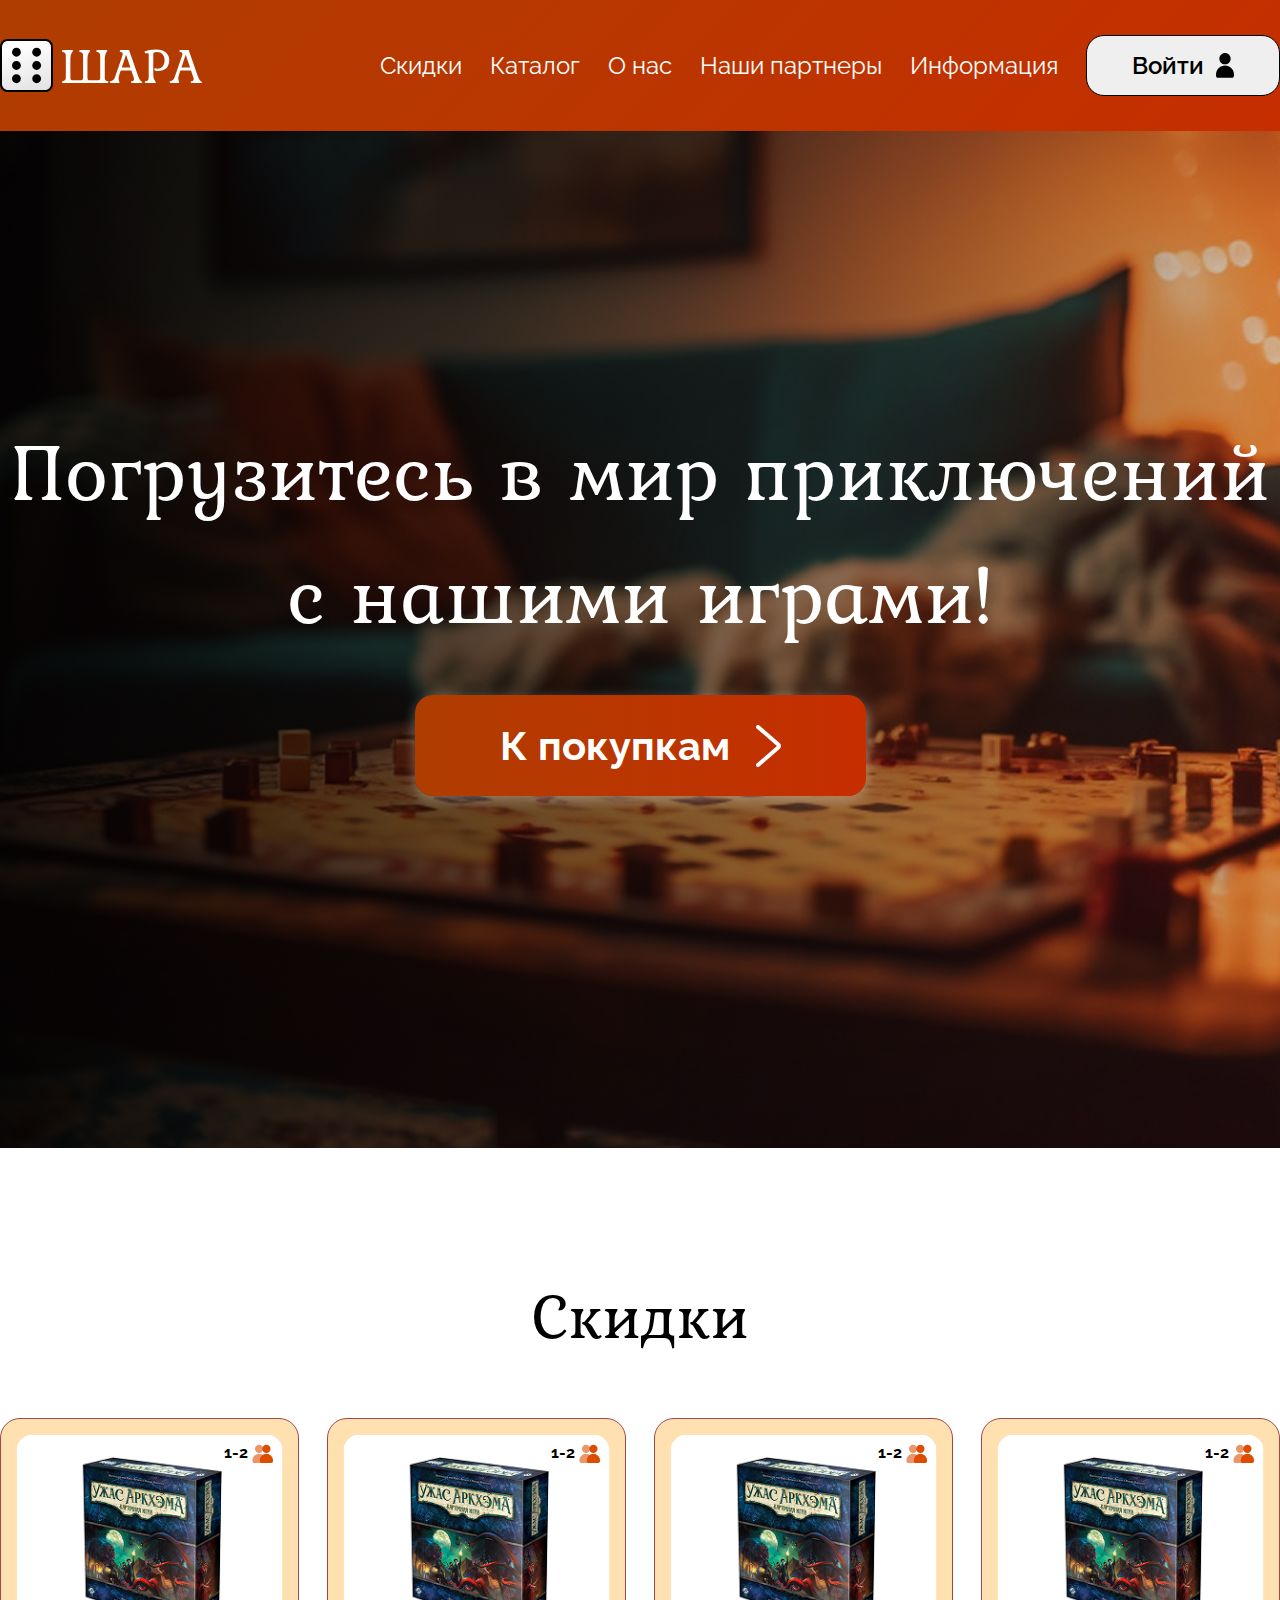
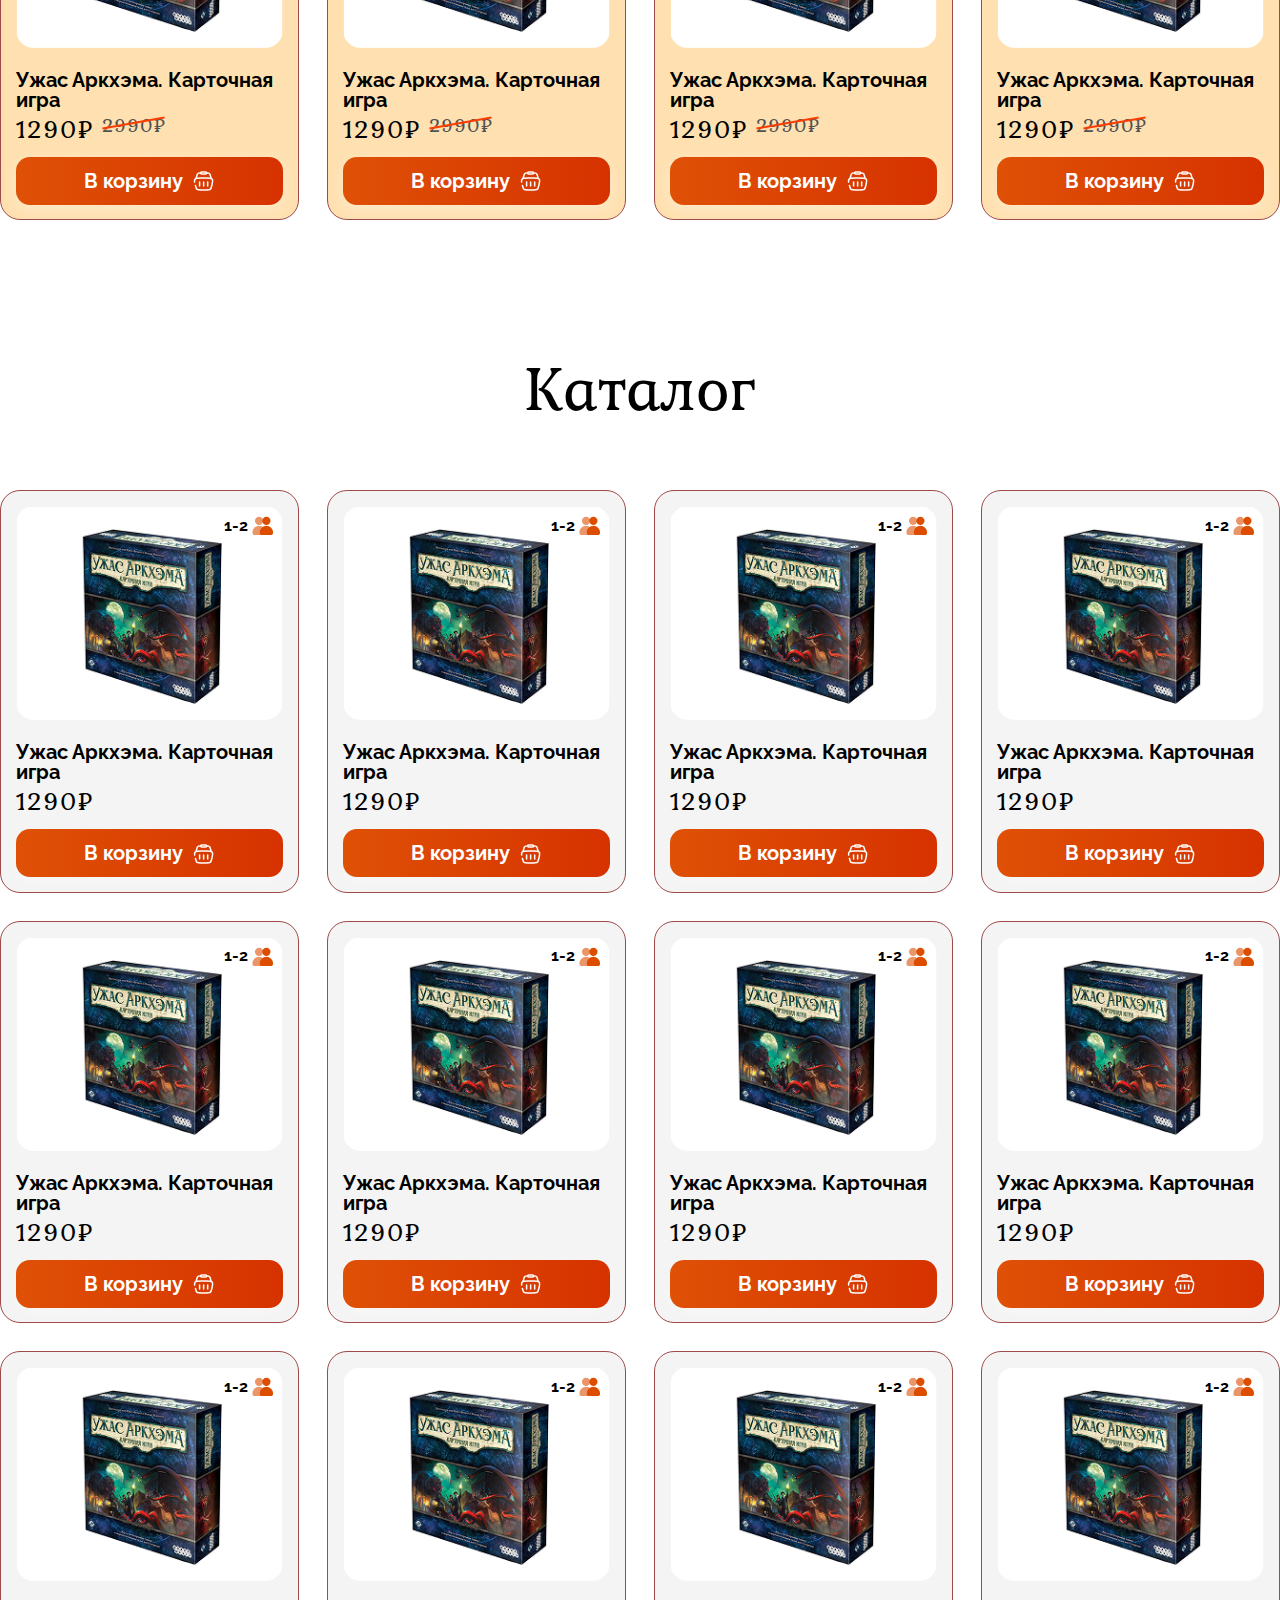
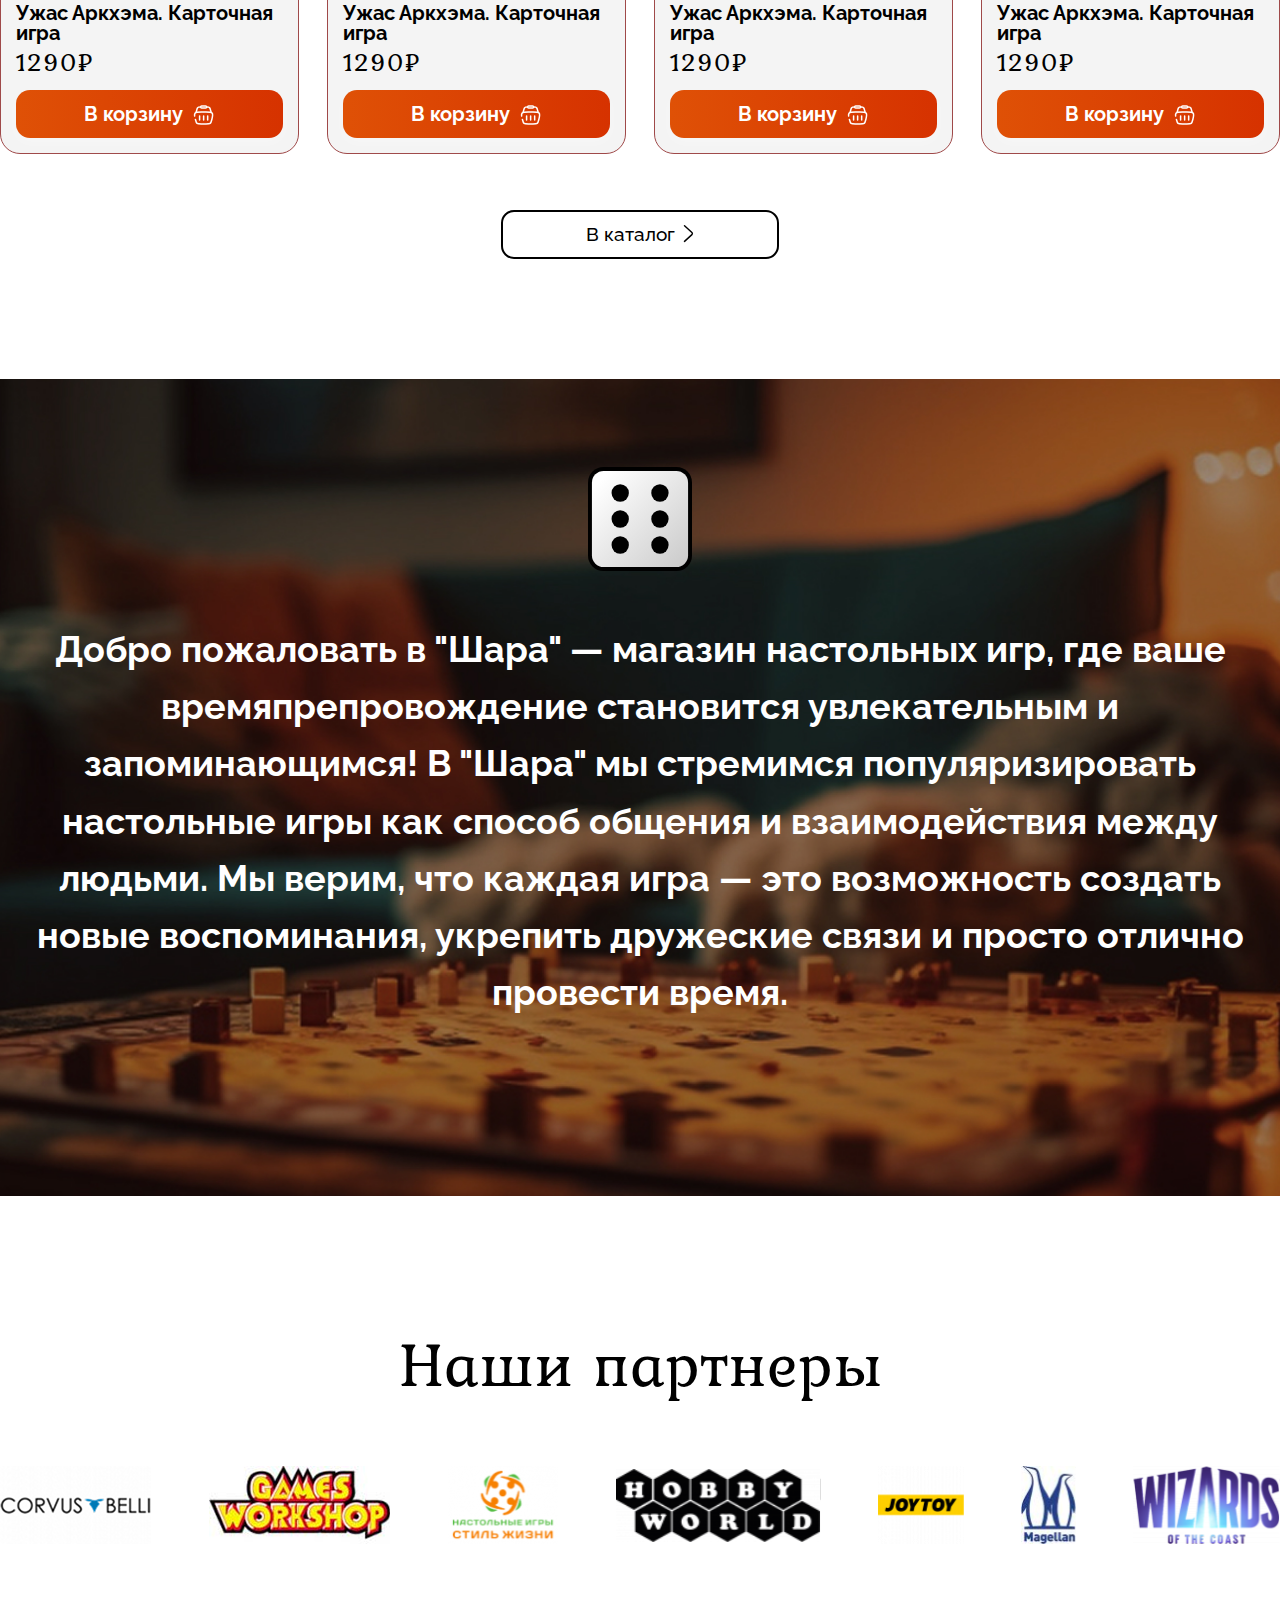
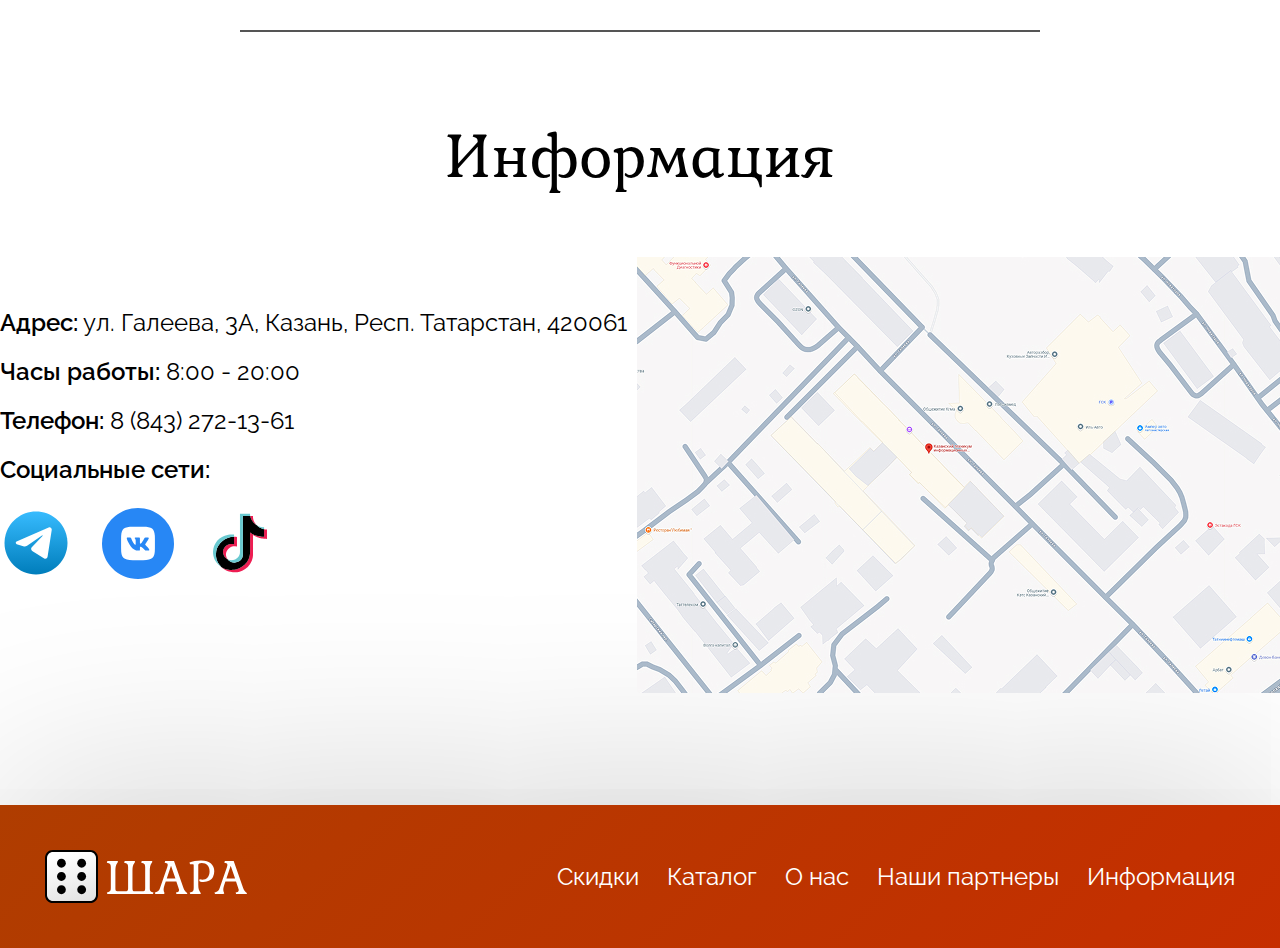
==== index.html @ 813b86ea "SHARA" ====
<!DOCTYPE html>
<html lang="en">
<head>
    <meta charset="UTF-8">
    <meta name="viewport" content="width=device-width, initial-scale=1.0">
    <link rel="stylesheet" href="assets/css/style.css">
    <title>Шара</title>
</head>
<body>
    <header class="header">
        <div class="container header__container">
            <a href="index.html" class="logo">
                <img src="assets/img/logo.svg" alt="logo">
            </a>
            <nav class="menu">
                <ul class="menu__list">
                    <li class="menu__item">
                        <a class="menu__link" href="index.html#sales">Скидки</a>
                    </li>
                    <li class="menu__item">
                        <a class="menu__link" href="catalog.html">Каталог</a>
                    </li>
                    <li class="menu__item">
                        <a class="menu__link" href="index.html#about">О нас</a>
                    </li>
                    <li class="menu__item">
                        <a class="menu__link" href="index.html#partners">Наши партнеры</a>
                    </li>
                    <li class="menu__item">
                        <a class="menu__link" href="index.html#info">Информация</a>
                    </li>
                    <button class="btn-white _modal-open" data-modal-open= "modal-1">
                        Войти
                        <svg width="18" height="25" viewBox="0 0 18 25" fill="none" xmlns="http://www.w3.org/2000/svg">
                            <path
                                d="M0 21.375C0 16.4044 4.02944 12.375 9 12.375C13.9706 12.375 18 16.4044 18 21.375V22.6875C18 23.8266 17.0766 24.75 15.9375 24.75H2.0625C0.923412 24.75 0 23.8266 0 22.6875V21.375Z"
                                fill="black" />
                            <path
                                d="M14.625 5.625C14.625 8.7316 12.1066 11.25 9 11.25C5.8934 11.25 3.375 8.7316 3.375 5.625C3.375 2.5184 5.8934 0 9 0C12.1066 0 14.625 2.5184 14.625 5.625Z"
                                fill="black" />
                        </svg>
                    </button>
                </ul>
            </nav>
        </div>
    </header>
    <div class="_modal" data-modal="modal-1">
		<div class="modal-bg"><!--  для затемнения -->
			<div class="modal-body">

				<div class="modal-content modal-callback">
                    <form action="" class="modal-form signup">
                        <h3 class="form-title">Регистрация</h3>
                        <label for="">Введите Имя</label>
                        <input class="form-inp" placeholder="Имя" type="text">
                        <label for="">Введите почту</label>
                        <input class="form-inp" placeholder="Почта" type="text">
                        <label for="">Введите пароль</label>
                        <input class="form-inp" placeholder="Пароль" type="text">
                        <label for="">Введите пароль</label>
                        <input class="form-inp" placeholder="Повторите пароль" type="text">
                        <button class="form-btn">
                            Зарегистрироваться
                        </button>
                        <p class="form-text">Уже зарегистрированы? <button class="modal-switch">Войти</button></p>
                    </form>

                    <form action="" class="modal-form signin visually-hidden">
                        <h3 class="form-title">Вход</h3>
                        <label for="">Введите почту</label>
                        <input class="form-inp" placeholder="Почта" type="text">
                        <label for="">Введите пароль</label>
                        <input class="form-inp" placeholder="Пароль" type="text">
                    
                        <button class="form-btn">
                            Войти
                        </button>
                        <p class="form-text">Не зарегистрированы? <button class="modal-switch">Зарегистрируйстесь</button></p>
                    </form>


				</div>
			</div>
		</div>
	</div>
    <main class="main">
        <section class="hero">
            <div class="container">
                <h1 class="hero__title">
                    Погрузитесь в мир приключений с нашими играми!
                </h1>
                <button class="btn-origin">
                    К покупкам
                    <svg width="25" height="42" viewBox="0 0 25 42" fill="none" xmlns="http://www.w3.org/2000/svg">
                        <path d="M2 2L22.2474 19.4864C23.171 20.2841 23.171 21.7159 22.2474 22.5136L2 40" stroke="white" stroke-width="4" stroke-linecap="round" stroke-linejoin="round" />
                      </svg>
                </button>
            </div>
        </section>
        <section id="sales" class="sales">
            <div class="container">
                <h2 class="title">
                    Скидки
                </h2>
                <ul class="products grid psale">
                    
                    <li class="products__item">
                        <article class="product">
                            <div class="product__img">
                                <img src="assets/img/products/p1.jpg" alt="">
                                <div class="people-count">1-2
                                    <svg width="21" height="19" viewBox="0 0 21 19" fill="none" xmlns="http://www.w3.org/2000/svg">
                                        <path d="M7.7998 16.4081C7.7998 12.763 10.7547 9.80811 14.3998 9.80811C18.0449 9.80811 20.9998 12.763 20.9998 16.4081V17.3706C20.9998 18.2059 20.3226 18.8831 19.4873 18.8831H9.3123C8.47697 18.8831 7.7998 18.2059 7.7998 17.3706V16.4081Z" fill="#DD4D00" />
                                        <path d="M0.466797 16.4081C0.466797 12.763 3.42172 9.80811 7.0668 9.80811C10.7119 9.80811 13.6668 12.763 13.6668 16.4081V17.3706C13.6668 18.2059 12.9896 18.8831 12.1543 18.8831H1.97929C1.14396 18.8831 0.466797 18.2059 0.466797 17.3706V16.4081Z" fill="#DD4D00" fill-opacity="0.59" />
                                        <circle cx="14.3994" cy="4.85791" r="4.125" fill="#DD4D00" />
                                        <circle cx="7.06641" cy="4.85791" r="4.125" fill="#DD4D00" fill-opacity="0.59" />
                                      </svg>
                                </div>
                            </div>
                            <a href="product.html#tab_1" class="product__title">
                                Ужас Аркхэма. Карточная игра
                            </a>
                            <div class="product__price">
                                1290₽
                                <div class="old__price">
                                    2990₽
                                </div>
                            </div>
                            <button class="product__btn">
                                В корзину
                                <svg width="22" height="23" viewBox="0 0 22 23" fill="none" xmlns="http://www.w3.org/2000/svg">
                                    <path d="M18.1943 9.51312L17.478 6.88606C17.2018 5.87309 17.0637 5.3666 16.7804 4.98516C16.4983 4.60529 16.1149 4.31248 15.6743 4.14023C15.2317 3.96729 14.7068 3.96729 13.6568 3.96729M3.06934 9.51312L3.78566 6.88606C4.06186 5.87309 4.19996 5.3666 4.48323 4.98516C4.76534 4.60529 5.14868 4.31248 5.58938 4.14023C6.0319 3.96729 6.55688 3.96729 7.60684 3.96729" stroke="white" stroke-width="1.5125" />
                                    <path d="M7.60742 3.96732C7.60742 3.41044 8.05887 2.95898 8.61576 2.95898H12.6491C13.206 2.95898 13.6574 3.41044 13.6574 3.96732C13.6574 4.5242 13.206 4.97565 12.6491 4.97565H8.61576C8.05887 4.97565 7.60742 4.5242 7.60742 3.96732Z" stroke="white" stroke-width="1.5125" />
                                    <path d="M6.59863 13.042V17.0753" stroke="white" stroke-width="1.5125" stroke-linecap="round" stroke-linejoin="round" />
                                    <path d="M14.666 13.042V17.0753" stroke="white" stroke-width="1.5125" stroke-linecap="round" stroke-linejoin="round" />
                                    <path d="M10.6318 13.042V17.0753" stroke="white" stroke-width="1.5125" stroke-linecap="round" stroke-linejoin="round" />
                                    <path d="M2.42827 16.5261C2.97849 18.727 3.2536 19.8274 4.07417 20.4681C4.89474 21.1088 6.02903 21.1088 8.29764 21.1088H12.9669C15.2355 21.1088 16.3698 21.1088 17.1904 20.4681C18.011 19.8274 18.286 18.727 18.8363 16.5261C19.7013 13.0657 20.1339 11.3355 19.2256 10.1722C18.3173 9.00879 16.5338 9.00879 12.9669 9.00879H8.29764C4.73075 9.00879 2.94731 9.00879 2.03897 10.1722C1.50577 10.855 1.43461 11.7333 1.64175 13.0421" stroke="white" stroke-width="1.5125" stroke-linecap="round" />
                                  </svg>
                            </button>
                        </article>
                    </li>
                    <li class="products__item">
                        <article class="product">
                            <div class="product__img">
                                <img src="assets/img/products/p1.jpg" alt="">
                                <div class="people-count">1-2
                                    <svg width="21" height="19" viewBox="0 0 21 19" fill="none" xmlns="http://www.w3.org/2000/svg">
                                        <path d="M7.7998 16.4081C7.7998 12.763 10.7547 9.80811 14.3998 9.80811C18.0449 9.80811 20.9998 12.763 20.9998 16.4081V17.3706C20.9998 18.2059 20.3226 18.8831 19.4873 18.8831H9.3123C8.47697 18.8831 7.7998 18.2059 7.7998 17.3706V16.4081Z" fill="#DD4D00" />
                                        <path d="M0.466797 16.4081C0.466797 12.763 3.42172 9.80811 7.0668 9.80811C10.7119 9.80811 13.6668 12.763 13.6668 16.4081V17.3706C13.6668 18.2059 12.9896 18.8831 12.1543 18.8831H1.97929C1.14396 18.8831 0.466797 18.2059 0.466797 17.3706V16.4081Z" fill="#DD4D00" fill-opacity="0.59" />
                                        <circle cx="14.3994" cy="4.85791" r="4.125" fill="#DD4D00" />
                                        <circle cx="7.06641" cy="4.85791" r="4.125" fill="#DD4D00" fill-opacity="0.59" />
                                      </svg>
                                </div>
                            </div>
                            <a href="product.html#tab_1" class="product__title">
                                Ужас Аркхэма. Карточная игра
                            </a>
                            <div class="product__price">
                                1290₽
                                <div class="old__price">
                                    2990₽
                                </div>
                            </div>
                            <button class="product__btn">
                                В корзину
                                <svg width="22" height="23" viewBox="0 0 22 23" fill="none" xmlns="http://www.w3.org/2000/svg">
                                    <path d="M18.1943 9.51312L17.478 6.88606C17.2018 5.87309 17.0637 5.3666 16.7804 4.98516C16.4983 4.60529 16.1149 4.31248 15.6743 4.14023C15.2317 3.96729 14.7068 3.96729 13.6568 3.96729M3.06934 9.51312L3.78566 6.88606C4.06186 5.87309 4.19996 5.3666 4.48323 4.98516C4.76534 4.60529 5.14868 4.31248 5.58938 4.14023C6.0319 3.96729 6.55688 3.96729 7.60684 3.96729" stroke="white" stroke-width="1.5125" />
                                    <path d="M7.60742 3.96732C7.60742 3.41044 8.05887 2.95898 8.61576 2.95898H12.6491C13.206 2.95898 13.6574 3.41044 13.6574 3.96732C13.6574 4.5242 13.206 4.97565 12.6491 4.97565H8.61576C8.05887 4.97565 7.60742 4.5242 7.60742 3.96732Z" stroke="white" stroke-width="1.5125" />
                                    <path d="M6.59863 13.042V17.0753" stroke="white" stroke-width="1.5125" stroke-linecap="round" stroke-linejoin="round" />
                                    <path d="M14.666 13.042V17.0753" stroke="white" stroke-width="1.5125" stroke-linecap="round" stroke-linejoin="round" />
                                    <path d="M10.6318 13.042V17.0753" stroke="white" stroke-width="1.5125" stroke-linecap="round" stroke-linejoin="round" />
                                    <path d="M2.42827 16.5261C2.97849 18.727 3.2536 19.8274 4.07417 20.4681C4.89474 21.1088 6.02903 21.1088 8.29764 21.1088H12.9669C15.2355 21.1088 16.3698 21.1088 17.1904 20.4681C18.011 19.8274 18.286 18.727 18.8363 16.5261C19.7013 13.0657 20.1339 11.3355 19.2256 10.1722C18.3173 9.00879 16.5338 9.00879 12.9669 9.00879H8.29764C4.73075 9.00879 2.94731 9.00879 2.03897 10.1722C1.50577 10.855 1.43461 11.7333 1.64175 13.0421" stroke="white" stroke-width="1.5125" stroke-linecap="round" />
                                  </svg>
                            </button>
                        </article>
                    </li>
                    <li class="products__item">
                        <article class="product">
                            <div class="product__img">
                                <img src="assets/img/products/p1.jpg" alt="">
                                <div class="people-count">1-2
                                    <svg width="21" height="19" viewBox="0 0 21 19" fill="none" xmlns="http://www.w3.org/2000/svg">
                                        <path d="M7.7998 16.4081C7.7998 12.763 10.7547 9.80811 14.3998 9.80811C18.0449 9.80811 20.9998 12.763 20.9998 16.4081V17.3706C20.9998 18.2059 20.3226 18.8831 19.4873 18.8831H9.3123C8.47697 18.8831 7.7998 18.2059 7.7998 17.3706V16.4081Z" fill="#DD4D00" />
                                        <path d="M0.466797 16.4081C0.466797 12.763 3.42172 9.80811 7.0668 9.80811C10.7119 9.80811 13.6668 12.763 13.6668 16.4081V17.3706C13.6668 18.2059 12.9896 18.8831 12.1543 18.8831H1.97929C1.14396 18.8831 0.466797 18.2059 0.466797 17.3706V16.4081Z" fill="#DD4D00" fill-opacity="0.59" />
                                        <circle cx="14.3994" cy="4.85791" r="4.125" fill="#DD4D00" />
                                        <circle cx="7.06641" cy="4.85791" r="4.125" fill="#DD4D00" fill-opacity="0.59" />
                                      </svg>
                                </div>
                            </div>
                            <a href="product.html#tab_1" class="product__title">
                                Ужас Аркхэма. Карточная игра
                            </a>
                            <div class="product__price">
                                1290₽
                                <div class="old__price">
                                    2990₽
                                </div>
                            </div>
                            <button class="product__btn">
                                В корзину
                                <svg width="22" height="23" viewBox="0 0 22 23" fill="none" xmlns="http://www.w3.org/2000/svg">
                                    <path d="M18.1943 9.51312L17.478 6.88606C17.2018 5.87309 17.0637 5.3666 16.7804 4.98516C16.4983 4.60529 16.1149 4.31248 15.6743 4.14023C15.2317 3.96729 14.7068 3.96729 13.6568 3.96729M3.06934 9.51312L3.78566 6.88606C4.06186 5.87309 4.19996 5.3666 4.48323 4.98516C4.76534 4.60529 5.14868 4.31248 5.58938 4.14023C6.0319 3.96729 6.55688 3.96729 7.60684 3.96729" stroke="white" stroke-width="1.5125" />
                                    <path d="M7.60742 3.96732C7.60742 3.41044 8.05887 2.95898 8.61576 2.95898H12.6491C13.206 2.95898 13.6574 3.41044 13.6574 3.96732C13.6574 4.5242 13.206 4.97565 12.6491 4.97565H8.61576C8.05887 4.97565 7.60742 4.5242 7.60742 3.96732Z" stroke="white" stroke-width="1.5125" />
                                    <path d="M6.59863 13.042V17.0753" stroke="white" stroke-width="1.5125" stroke-linecap="round" stroke-linejoin="round" />
                                    <path d="M14.666 13.042V17.0753" stroke="white" stroke-width="1.5125" stroke-linecap="round" stroke-linejoin="round" />
                                    <path d="M10.6318 13.042V17.0753" stroke="white" stroke-width="1.5125" stroke-linecap="round" stroke-linejoin="round" />
                                    <path d="M2.42827 16.5261C2.97849 18.727 3.2536 19.8274 4.07417 20.4681C4.89474 21.1088 6.02903 21.1088 8.29764 21.1088H12.9669C15.2355 21.1088 16.3698 21.1088 17.1904 20.4681C18.011 19.8274 18.286 18.727 18.8363 16.5261C19.7013 13.0657 20.1339 11.3355 19.2256 10.1722C18.3173 9.00879 16.5338 9.00879 12.9669 9.00879H8.29764C4.73075 9.00879 2.94731 9.00879 2.03897 10.1722C1.50577 10.855 1.43461 11.7333 1.64175 13.0421" stroke="white" stroke-width="1.5125" stroke-linecap="round" />
                                  </svg>
                            </button>
                        </article>
                    </li>
                    <li class="products__item">
                        <article class="product">
                            <div class="product__img">
                                <img src="assets/img/products/p1.jpg" alt="">
                                <div class="people-count">1-2
                                    <svg width="21" height="19" viewBox="0 0 21 19" fill="none" xmlns="http://www.w3.org/2000/svg">
                                        <path d="M7.7998 16.4081C7.7998 12.763 10.7547 9.80811 14.3998 9.80811C18.0449 9.80811 20.9998 12.763 20.9998 16.4081V17.3706C20.9998 18.2059 20.3226 18.8831 19.4873 18.8831H9.3123C8.47697 18.8831 7.7998 18.2059 7.7998 17.3706V16.4081Z" fill="#DD4D00" />
                                        <path d="M0.466797 16.4081C0.466797 12.763 3.42172 9.80811 7.0668 9.80811C10.7119 9.80811 13.6668 12.763 13.6668 16.4081V17.3706C13.6668 18.2059 12.9896 18.8831 12.1543 18.8831H1.97929C1.14396 18.8831 0.466797 18.2059 0.466797 17.3706V16.4081Z" fill="#DD4D00" fill-opacity="0.59" />
                                        <circle cx="14.3994" cy="4.85791" r="4.125" fill="#DD4D00" />
                                        <circle cx="7.06641" cy="4.85791" r="4.125" fill="#DD4D00" fill-opacity="0.59" />
                                      </svg>
                                </div>
                            </div>
                            <a href="product.html#tab_1" class="product__title">
                                Ужас Аркхэма. Карточная игра
                            </a>
                            <div class="product__price">
                                1290₽
                                <div class="old__price">
                                    2990₽
                                </div>
                            </div>
                            <button class="product__btn">
                                В корзину
                                <svg width="22" height="23" viewBox="0 0 22 23" fill="none" xmlns="http://www.w3.org/2000/svg">
                                    <path d="M18.1943 9.51312L17.478 6.88606C17.2018 5.87309 17.0637 5.3666 16.7804 4.98516C16.4983 4.60529 16.1149 4.31248 15.6743 4.14023C15.2317 3.96729 14.7068 3.96729 13.6568 3.96729M3.06934 9.51312L3.78566 6.88606C4.06186 5.87309 4.19996 5.3666 4.48323 4.98516C4.76534 4.60529 5.14868 4.31248 5.58938 4.14023C6.0319 3.96729 6.55688 3.96729 7.60684 3.96729" stroke="white" stroke-width="1.5125" />
                                    <path d="M7.60742 3.96732C7.60742 3.41044 8.05887 2.95898 8.61576 2.95898H12.6491C13.206 2.95898 13.6574 3.41044 13.6574 3.96732C13.6574 4.5242 13.206 4.97565 12.6491 4.97565H8.61576C8.05887 4.97565 7.60742 4.5242 7.60742 3.96732Z" stroke="white" stroke-width="1.5125" />
                                    <path d="M6.59863 13.042V17.0753" stroke="white" stroke-width="1.5125" stroke-linecap="round" stroke-linejoin="round" />
                                    <path d="M14.666 13.042V17.0753" stroke="white" stroke-width="1.5125" stroke-linecap="round" stroke-linejoin="round" />
                                    <path d="M10.6318 13.042V17.0753" stroke="white" stroke-width="1.5125" stroke-linecap="round" stroke-linejoin="round" />
                                    <path d="M2.42827 16.5261C2.97849 18.727 3.2536 19.8274 4.07417 20.4681C4.89474 21.1088 6.02903 21.1088 8.29764 21.1088H12.9669C15.2355 21.1088 16.3698 21.1088 17.1904 20.4681C18.011 19.8274 18.286 18.727 18.8363 16.5261C19.7013 13.0657 20.1339 11.3355 19.2256 10.1722C18.3173 9.00879 16.5338 9.00879 12.9669 9.00879H8.29764C4.73075 9.00879 2.94731 9.00879 2.03897 10.1722C1.50577 10.855 1.43461 11.7333 1.64175 13.0421" stroke="white" stroke-width="1.5125" stroke-linecap="round" />
                                  </svg>
                            </button>
                        </article>
                    </li>
              
                    
            
                </ul>
            </div>
        </section>


        <section class="catalog">
            <div class="container">
                <h2 class="title">
                    Каталог
                </h2>
                <ul class="products grid ">

                    <li class="products__item">
                        <article class="product">
                            <div class="product__img">
                                <img src="assets/img/products/p1.jpg" alt="">
                                <div class="people-count">1-2
                                    <svg width="21" height="19" viewBox="0 0 21 19" fill="none" xmlns="http://www.w3.org/2000/svg">
                                        <path d="M7.7998 16.4081C7.7998 12.763 10.7547 9.80811 14.3998 9.80811C18.0449 9.80811 20.9998 12.763 20.9998 16.4081V17.3706C20.9998 18.2059 20.3226 18.8831 19.4873 18.8831H9.3123C8.47697 18.8831 7.7998 18.2059 7.7998 17.3706V16.4081Z" fill="#DD4D00" />
                                        <path d="M0.466797 16.4081C0.466797 12.763 3.42172 9.80811 7.0668 9.80811C10.7119 9.80811 13.6668 12.763 13.6668 16.4081V17.3706C13.6668 18.2059 12.9896 18.8831 12.1543 18.8831H1.97929C1.14396 18.8831 0.466797 18.2059 0.466797 17.3706V16.4081Z" fill="#DD4D00" fill-opacity="0.59" />
                                        <circle cx="14.3994" cy="4.85791" r="4.125" fill="#DD4D00" />
                                        <circle cx="7.06641" cy="4.85791" r="4.125" fill="#DD4D00" fill-opacity="0.59" />
                                      </svg>
                                </div>
                            </div>
                            <a href="product.html#tab_1" class="product__title">
                                Ужас Аркхэма. Карточная игра
                            </a>
                            <div class="product__price">
                                1290₽
                             
                            </div>
                            <button class="product__btn">
                                В корзину
                                <svg width="22" height="23" viewBox="0 0 22 23" fill="none" xmlns="http://www.w3.org/2000/svg">
                                    <path d="M18.1943 9.51312L17.478 6.88606C17.2018 5.87309 17.0637 5.3666 16.7804 4.98516C16.4983 4.60529 16.1149 4.31248 15.6743 4.14023C15.2317 3.96729 14.7068 3.96729 13.6568 3.96729M3.06934 9.51312L3.78566 6.88606C4.06186 5.87309 4.19996 5.3666 4.48323 4.98516C4.76534 4.60529 5.14868 4.31248 5.58938 4.14023C6.0319 3.96729 6.55688 3.96729 7.60684 3.96729" stroke="white" stroke-width="1.5125" />
                                    <path d="M7.60742 3.96732C7.60742 3.41044 8.05887 2.95898 8.61576 2.95898H12.6491C13.206 2.95898 13.6574 3.41044 13.6574 3.96732C13.6574 4.5242 13.206 4.97565 12.6491 4.97565H8.61576C8.05887 4.97565 7.60742 4.5242 7.60742 3.96732Z" stroke="white" stroke-width="1.5125" />
                                    <path d="M6.59863 13.042V17.0753" stroke="white" stroke-width="1.5125" stroke-linecap="round" stroke-linejoin="round" />
                                    <path d="M14.666 13.042V17.0753" stroke="white" stroke-width="1.5125" stroke-linecap="round" stroke-linejoin="round" />
                                    <path d="M10.6318 13.042V17.0753" stroke="white" stroke-width="1.5125" stroke-linecap="round" stroke-linejoin="round" />
                                    <path d="M2.42827 16.5261C2.97849 18.727 3.2536 19.8274 4.07417 20.4681C4.89474 21.1088 6.02903 21.1088 8.29764 21.1088H12.9669C15.2355 21.1088 16.3698 21.1088 17.1904 20.4681C18.011 19.8274 18.286 18.727 18.8363 16.5261C19.7013 13.0657 20.1339 11.3355 19.2256 10.1722C18.3173 9.00879 16.5338 9.00879 12.9669 9.00879H8.29764C4.73075 9.00879 2.94731 9.00879 2.03897 10.1722C1.50577 10.855 1.43461 11.7333 1.64175 13.0421" stroke="white" stroke-width="1.5125" stroke-linecap="round" />
                                  </svg>
                            </button>
                        </article>
                    </li>                
                    <li class="products__item">
                        <article class="product">
                            <div class="product__img">
                                <img src="assets/img/products/p1.jpg" alt="">
                                <div class="people-count">1-2
                                    <svg width="21" height="19" viewBox="0 0 21 19" fill="none" xmlns="http://www.w3.org/2000/svg">
                                        <path d="M7.7998 16.4081C7.7998 12.763 10.7547 9.80811 14.3998 9.80811C18.0449 9.80811 20.9998 12.763 20.9998 16.4081V17.3706C20.9998 18.2059 20.3226 18.8831 19.4873 18.8831H9.3123C8.47697 18.8831 7.7998 18.2059 7.7998 17.3706V16.4081Z" fill="#DD4D00" />
                                        <path d="M0.466797 16.4081C0.466797 12.763 3.42172 9.80811 7.0668 9.80811C10.7119 9.80811 13.6668 12.763 13.6668 16.4081V17.3706C13.6668 18.2059 12.9896 18.8831 12.1543 18.8831H1.97929C1.14396 18.8831 0.466797 18.2059 0.466797 17.3706V16.4081Z" fill="#DD4D00" fill-opacity="0.59" />
                                        <circle cx="14.3994" cy="4.85791" r="4.125" fill="#DD4D00" />
                                        <circle cx="7.06641" cy="4.85791" r="4.125" fill="#DD4D00" fill-opacity="0.59" />
                                      </svg>
                                </div>
                            </div>
                            <a href="product.html#tab_1" class="product__title">
                                Ужас Аркхэма. Карточная игра
                            </a>
                            <div class="product__price">
                                1290₽
                             
                            </div>
                            <button class="product__btn">
                                В корзину
                                <svg width="22" height="23" viewBox="0 0 22 23" fill="none" xmlns="http://www.w3.org/2000/svg">
                                    <path d="M18.1943 9.51312L17.478 6.88606C17.2018 5.87309 17.0637 5.3666 16.7804 4.98516C16.4983 4.60529 16.1149 4.31248 15.6743 4.14023C15.2317 3.96729 14.7068 3.96729 13.6568 3.96729M3.06934 9.51312L3.78566 6.88606C4.06186 5.87309 4.19996 5.3666 4.48323 4.98516C4.76534 4.60529 5.14868 4.31248 5.58938 4.14023C6.0319 3.96729 6.55688 3.96729 7.60684 3.96729" stroke="white" stroke-width="1.5125" />
                                    <path d="M7.60742 3.96732C7.60742 3.41044 8.05887 2.95898 8.61576 2.95898H12.6491C13.206 2.95898 13.6574 3.41044 13.6574 3.96732C13.6574 4.5242 13.206 4.97565 12.6491 4.97565H8.61576C8.05887 4.97565 7.60742 4.5242 7.60742 3.96732Z" stroke="white" stroke-width="1.5125" />
                                    <path d="M6.59863 13.042V17.0753" stroke="white" stroke-width="1.5125" stroke-linecap="round" stroke-linejoin="round" />
                                    <path d="M14.666 13.042V17.0753" stroke="white" stroke-width="1.5125" stroke-linecap="round" stroke-linejoin="round" />
                                    <path d="M10.6318 13.042V17.0753" stroke="white" stroke-width="1.5125" stroke-linecap="round" stroke-linejoin="round" />
                                    <path d="M2.42827 16.5261C2.97849 18.727 3.2536 19.8274 4.07417 20.4681C4.89474 21.1088 6.02903 21.1088 8.29764 21.1088H12.9669C15.2355 21.1088 16.3698 21.1088 17.1904 20.4681C18.011 19.8274 18.286 18.727 18.8363 16.5261C19.7013 13.0657 20.1339 11.3355 19.2256 10.1722C18.3173 9.00879 16.5338 9.00879 12.9669 9.00879H8.29764C4.73075 9.00879 2.94731 9.00879 2.03897 10.1722C1.50577 10.855 1.43461 11.7333 1.64175 13.0421" stroke="white" stroke-width="1.5125" stroke-linecap="round" />
                                  </svg>
                            </button>
                        </article>
                    </li>                
                    <li class="products__item">
                        <article class="product">
                            <div class="product__img">
                                <img src="assets/img/products/p1.jpg" alt="">
                                <div class="people-count">1-2
                                    <svg width="21" height="19" viewBox="0 0 21 19" fill="none" xmlns="http://www.w3.org/2000/svg">
                                        <path d="M7.7998 16.4081C7.7998 12.763 10.7547 9.80811 14.3998 9.80811C18.0449 9.80811 20.9998 12.763 20.9998 16.4081V17.3706C20.9998 18.2059 20.3226 18.8831 19.4873 18.8831H9.3123C8.47697 18.8831 7.7998 18.2059 7.7998 17.3706V16.4081Z" fill="#DD4D00" />
                                        <path d="M0.466797 16.4081C0.466797 12.763 3.42172 9.80811 7.0668 9.80811C10.7119 9.80811 13.6668 12.763 13.6668 16.4081V17.3706C13.6668 18.2059 12.9896 18.8831 12.1543 18.8831H1.97929C1.14396 18.8831 0.466797 18.2059 0.466797 17.3706V16.4081Z" fill="#DD4D00" fill-opacity="0.59" />
                                        <circle cx="14.3994" cy="4.85791" r="4.125" fill="#DD4D00" />
                                        <circle cx="7.06641" cy="4.85791" r="4.125" fill="#DD4D00" fill-opacity="0.59" />
                                      </svg>
                                </div>
                            </div>
                            <a href="product.html#tab_1" class="product__title">
                                Ужас Аркхэма. Карточная игра
                            </a>
                            <div class="product__price">
                                1290₽
                             
                            </div>
                            <button class="product__btn">
                                В корзину
                                <svg width="22" height="23" viewBox="0 0 22 23" fill="none" xmlns="http://www.w3.org/2000/svg">
                                    <path d="M18.1943 9.51312L17.478 6.88606C17.2018 5.87309 17.0637 5.3666 16.7804 4.98516C16.4983 4.60529 16.1149 4.31248 15.6743 4.14023C15.2317 3.96729 14.7068 3.96729 13.6568 3.96729M3.06934 9.51312L3.78566 6.88606C4.06186 5.87309 4.19996 5.3666 4.48323 4.98516C4.76534 4.60529 5.14868 4.31248 5.58938 4.14023C6.0319 3.96729 6.55688 3.96729 7.60684 3.96729" stroke="white" stroke-width="1.5125" />
                                    <path d="M7.60742 3.96732C7.60742 3.41044 8.05887 2.95898 8.61576 2.95898H12.6491C13.206 2.95898 13.6574 3.41044 13.6574 3.96732C13.6574 4.5242 13.206 4.97565 12.6491 4.97565H8.61576C8.05887 4.97565 7.60742 4.5242 7.60742 3.96732Z" stroke="white" stroke-width="1.5125" />
                                    <path d="M6.59863 13.042V17.0753" stroke="white" stroke-width="1.5125" stroke-linecap="round" stroke-linejoin="round" />
                                    <path d="M14.666 13.042V17.0753" stroke="white" stroke-width="1.5125" stroke-linecap="round" stroke-linejoin="round" />
                                    <path d="M10.6318 13.042V17.0753" stroke="white" stroke-width="1.5125" stroke-linecap="round" stroke-linejoin="round" />
                                    <path d="M2.42827 16.5261C2.97849 18.727 3.2536 19.8274 4.07417 20.4681C4.89474 21.1088 6.02903 21.1088 8.29764 21.1088H12.9669C15.2355 21.1088 16.3698 21.1088 17.1904 20.4681C18.011 19.8274 18.286 18.727 18.8363 16.5261C19.7013 13.0657 20.1339 11.3355 19.2256 10.1722C18.3173 9.00879 16.5338 9.00879 12.9669 9.00879H8.29764C4.73075 9.00879 2.94731 9.00879 2.03897 10.1722C1.50577 10.855 1.43461 11.7333 1.64175 13.0421" stroke="white" stroke-width="1.5125" stroke-linecap="round" />
                                  </svg>
                            </button>
                        </article>
                    </li>                
                    <li class="products__item">
                        <article class="product">
                            <div class="product__img">
                                <img src="assets/img/products/p1.jpg" alt="">
                                <div class="people-count">1-2
                                    <svg width="21" height="19" viewBox="0 0 21 19" fill="none" xmlns="http://www.w3.org/2000/svg">
                                        <path d="M7.7998 16.4081C7.7998 12.763 10.7547 9.80811 14.3998 9.80811C18.0449 9.80811 20.9998 12.763 20.9998 16.4081V17.3706C20.9998 18.2059 20.3226 18.8831 19.4873 18.8831H9.3123C8.47697 18.8831 7.7998 18.2059 7.7998 17.3706V16.4081Z" fill="#DD4D00" />
                                        <path d="M0.466797 16.4081C0.466797 12.763 3.42172 9.80811 7.0668 9.80811C10.7119 9.80811 13.6668 12.763 13.6668 16.4081V17.3706C13.6668 18.2059 12.9896 18.8831 12.1543 18.8831H1.97929C1.14396 18.8831 0.466797 18.2059 0.466797 17.3706V16.4081Z" fill="#DD4D00" fill-opacity="0.59" />
                                        <circle cx="14.3994" cy="4.85791" r="4.125" fill="#DD4D00" />
                                        <circle cx="7.06641" cy="4.85791" r="4.125" fill="#DD4D00" fill-opacity="0.59" />
                                      </svg>
                                </div>
                            </div>
                            <a href="product.html#tab_1" class="product__title">
                                Ужас Аркхэма. Карточная игра
                            </a>
                            <div class="product__price">
                                1290₽
                             
                            </div>
                            <button class="product__btn">
                                В корзину
                                <svg width="22" height="23" viewBox="0 0 22 23" fill="none" xmlns="http://www.w3.org/2000/svg">
                                    <path d="M18.1943 9.51312L17.478 6.88606C17.2018 5.87309 17.0637 5.3666 16.7804 4.98516C16.4983 4.60529 16.1149 4.31248 15.6743 4.14023C15.2317 3.96729 14.7068 3.96729 13.6568 3.96729M3.06934 9.51312L3.78566 6.88606C4.06186 5.87309 4.19996 5.3666 4.48323 4.98516C4.76534 4.60529 5.14868 4.31248 5.58938 4.14023C6.0319 3.96729 6.55688 3.96729 7.60684 3.96729" stroke="white" stroke-width="1.5125" />
                                    <path d="M7.60742 3.96732C7.60742 3.41044 8.05887 2.95898 8.61576 2.95898H12.6491C13.206 2.95898 13.6574 3.41044 13.6574 3.96732C13.6574 4.5242 13.206 4.97565 12.6491 4.97565H8.61576C8.05887 4.97565 7.60742 4.5242 7.60742 3.96732Z" stroke="white" stroke-width="1.5125" />
                                    <path d="M6.59863 13.042V17.0753" stroke="white" stroke-width="1.5125" stroke-linecap="round" stroke-linejoin="round" />
                                    <path d="M14.666 13.042V17.0753" stroke="white" stroke-width="1.5125" stroke-linecap="round" stroke-linejoin="round" />
                                    <path d="M10.6318 13.042V17.0753" stroke="white" stroke-width="1.5125" stroke-linecap="round" stroke-linejoin="round" />
                                    <path d="M2.42827 16.5261C2.97849 18.727 3.2536 19.8274 4.07417 20.4681C4.89474 21.1088 6.02903 21.1088 8.29764 21.1088H12.9669C15.2355 21.1088 16.3698 21.1088 17.1904 20.4681C18.011 19.8274 18.286 18.727 18.8363 16.5261C19.7013 13.0657 20.1339 11.3355 19.2256 10.1722C18.3173 9.00879 16.5338 9.00879 12.9669 9.00879H8.29764C4.73075 9.00879 2.94731 9.00879 2.03897 10.1722C1.50577 10.855 1.43461 11.7333 1.64175 13.0421" stroke="white" stroke-width="1.5125" stroke-linecap="round" />
                                  </svg>
                            </button>
                        </article>
                    </li>                
                    <li class="products__item">
                        <article class="product">
                            <div class="product__img">
                                <img src="assets/img/products/p1.jpg" alt="">
                                <div class="people-count">1-2
                                    <svg width="21" height="19" viewBox="0 0 21 19" fill="none" xmlns="http://www.w3.org/2000/svg">
                                        <path d="M7.7998 16.4081C7.7998 12.763 10.7547 9.80811 14.3998 9.80811C18.0449 9.80811 20.9998 12.763 20.9998 16.4081V17.3706C20.9998 18.2059 20.3226 18.8831 19.4873 18.8831H9.3123C8.47697 18.8831 7.7998 18.2059 7.7998 17.3706V16.4081Z" fill="#DD4D00" />
                                        <path d="M0.466797 16.4081C0.466797 12.763 3.42172 9.80811 7.0668 9.80811C10.7119 9.80811 13.6668 12.763 13.6668 16.4081V17.3706C13.6668 18.2059 12.9896 18.8831 12.1543 18.8831H1.97929C1.14396 18.8831 0.466797 18.2059 0.466797 17.3706V16.4081Z" fill="#DD4D00" fill-opacity="0.59" />
                                        <circle cx="14.3994" cy="4.85791" r="4.125" fill="#DD4D00" />
                                        <circle cx="7.06641" cy="4.85791" r="4.125" fill="#DD4D00" fill-opacity="0.59" />
                                      </svg>
                                </div>
                            </div>
                            <a href="product.html#tab_1" class="product__title">
                                Ужас Аркхэма. Карточная игра
                            </a>
                            <div class="product__price">
                                1290₽
                             
                            </div>
                            <button class="product__btn">
                                В корзину
                                <svg width="22" height="23" viewBox="0 0 22 23" fill="none" xmlns="http://www.w3.org/2000/svg">
                                    <path d="M18.1943 9.51312L17.478 6.88606C17.2018 5.87309 17.0637 5.3666 16.7804 4.98516C16.4983 4.60529 16.1149 4.31248 15.6743 4.14023C15.2317 3.96729 14.7068 3.96729 13.6568 3.96729M3.06934 9.51312L3.78566 6.88606C4.06186 5.87309 4.19996 5.3666 4.48323 4.98516C4.76534 4.60529 5.14868 4.31248 5.58938 4.14023C6.0319 3.96729 6.55688 3.96729 7.60684 3.96729" stroke="white" stroke-width="1.5125" />
                                    <path d="M7.60742 3.96732C7.60742 3.41044 8.05887 2.95898 8.61576 2.95898H12.6491C13.206 2.95898 13.6574 3.41044 13.6574 3.96732C13.6574 4.5242 13.206 4.97565 12.6491 4.97565H8.61576C8.05887 4.97565 7.60742 4.5242 7.60742 3.96732Z" stroke="white" stroke-width="1.5125" />
                                    <path d="M6.59863 13.042V17.0753" stroke="white" stroke-width="1.5125" stroke-linecap="round" stroke-linejoin="round" />
                                    <path d="M14.666 13.042V17.0753" stroke="white" stroke-width="1.5125" stroke-linecap="round" stroke-linejoin="round" />
                                    <path d="M10.6318 13.042V17.0753" stroke="white" stroke-width="1.5125" stroke-linecap="round" stroke-linejoin="round" />
                                    <path d="M2.42827 16.5261C2.97849 18.727 3.2536 19.8274 4.07417 20.4681C4.89474 21.1088 6.02903 21.1088 8.29764 21.1088H12.9669C15.2355 21.1088 16.3698 21.1088 17.1904 20.4681C18.011 19.8274 18.286 18.727 18.8363 16.5261C19.7013 13.0657 20.1339 11.3355 19.2256 10.1722C18.3173 9.00879 16.5338 9.00879 12.9669 9.00879H8.29764C4.73075 9.00879 2.94731 9.00879 2.03897 10.1722C1.50577 10.855 1.43461 11.7333 1.64175 13.0421" stroke="white" stroke-width="1.5125" stroke-linecap="round" />
                                  </svg>
                            </button>
                        </article>
                    </li>                
                    <li class="products__item">
                        <article class="product">
                            <div class="product__img">
                                <img src="assets/img/products/p1.jpg" alt="">
                                <div class="people-count">1-2
                                    <svg width="21" height="19" viewBox="0 0 21 19" fill="none" xmlns="http://www.w3.org/2000/svg">
                                        <path d="M7.7998 16.4081C7.7998 12.763 10.7547 9.80811 14.3998 9.80811C18.0449 9.80811 20.9998 12.763 20.9998 16.4081V17.3706C20.9998 18.2059 20.3226 18.8831 19.4873 18.8831H9.3123C8.47697 18.8831 7.7998 18.2059 7.7998 17.3706V16.4081Z" fill="#DD4D00" />
                                        <path d="M0.466797 16.4081C0.466797 12.763 3.42172 9.80811 7.0668 9.80811C10.7119 9.80811 13.6668 12.763 13.6668 16.4081V17.3706C13.6668 18.2059 12.9896 18.8831 12.1543 18.8831H1.97929C1.14396 18.8831 0.466797 18.2059 0.466797 17.3706V16.4081Z" fill="#DD4D00" fill-opacity="0.59" />
                                        <circle cx="14.3994" cy="4.85791" r="4.125" fill="#DD4D00" />
                                        <circle cx="7.06641" cy="4.85791" r="4.125" fill="#DD4D00" fill-opacity="0.59" />
                                      </svg>
                                </div>
                            </div>
                            <a href="product.html#tab_1" class="product__title">
                                Ужас Аркхэма. Карточная игра
                            </a>
                            <div class="product__price">
                                1290₽
                             
                            </div>
                            <button class="product__btn">
                                В корзину
                                <svg width="22" height="23" viewBox="0 0 22 23" fill="none" xmlns="http://www.w3.org/2000/svg">
                                    <path d="M18.1943 9.51312L17.478 6.88606C17.2018 5.87309 17.0637 5.3666 16.7804 4.98516C16.4983 4.60529 16.1149 4.31248 15.6743 4.14023C15.2317 3.96729 14.7068 3.96729 13.6568 3.96729M3.06934 9.51312L3.78566 6.88606C4.06186 5.87309 4.19996 5.3666 4.48323 4.98516C4.76534 4.60529 5.14868 4.31248 5.58938 4.14023C6.0319 3.96729 6.55688 3.96729 7.60684 3.96729" stroke="white" stroke-width="1.5125" />
                                    <path d="M7.60742 3.96732C7.60742 3.41044 8.05887 2.95898 8.61576 2.95898H12.6491C13.206 2.95898 13.6574 3.41044 13.6574 3.96732C13.6574 4.5242 13.206 4.97565 12.6491 4.97565H8.61576C8.05887 4.97565 7.60742 4.5242 7.60742 3.96732Z" stroke="white" stroke-width="1.5125" />
                                    <path d="M6.59863 13.042V17.0753" stroke="white" stroke-width="1.5125" stroke-linecap="round" stroke-linejoin="round" />
                                    <path d="M14.666 13.042V17.0753" stroke="white" stroke-width="1.5125" stroke-linecap="round" stroke-linejoin="round" />
                                    <path d="M10.6318 13.042V17.0753" stroke="white" stroke-width="1.5125" stroke-linecap="round" stroke-linejoin="round" />
                                    <path d="M2.42827 16.5261C2.97849 18.727 3.2536 19.8274 4.07417 20.4681C4.89474 21.1088 6.02903 21.1088 8.29764 21.1088H12.9669C15.2355 21.1088 16.3698 21.1088 17.1904 20.4681C18.011 19.8274 18.286 18.727 18.8363 16.5261C19.7013 13.0657 20.1339 11.3355 19.2256 10.1722C18.3173 9.00879 16.5338 9.00879 12.9669 9.00879H8.29764C4.73075 9.00879 2.94731 9.00879 2.03897 10.1722C1.50577 10.855 1.43461 11.7333 1.64175 13.0421" stroke="white" stroke-width="1.5125" stroke-linecap="round" />
                                  </svg>
                            </button>
                        </article>
                    </li>                
                    <li class="products__item">
                        <article class="product">
                            <div class="product__img">
                                <img src="assets/img/products/p1.jpg" alt="">
                                <div class="people-count">1-2
                                    <svg width="21" height="19" viewBox="0 0 21 19" fill="none" xmlns="http://www.w3.org/2000/svg">
                                        <path d="M7.7998 16.4081C7.7998 12.763 10.7547 9.80811 14.3998 9.80811C18.0449 9.80811 20.9998 12.763 20.9998 16.4081V17.3706C20.9998 18.2059 20.3226 18.8831 19.4873 18.8831H9.3123C8.47697 18.8831 7.7998 18.2059 7.7998 17.3706V16.4081Z" fill="#DD4D00" />
                                        <path d="M0.466797 16.4081C0.466797 12.763 3.42172 9.80811 7.0668 9.80811C10.7119 9.80811 13.6668 12.763 13.6668 16.4081V17.3706C13.6668 18.2059 12.9896 18.8831 12.1543 18.8831H1.97929C1.14396 18.8831 0.466797 18.2059 0.466797 17.3706V16.4081Z" fill="#DD4D00" fill-opacity="0.59" />
                                        <circle cx="14.3994" cy="4.85791" r="4.125" fill="#DD4D00" />
                                        <circle cx="7.06641" cy="4.85791" r="4.125" fill="#DD4D00" fill-opacity="0.59" />
                                      </svg>
                                </div>
                            </div>
                            <a href="product.html#tab_1" class="product__title">
                                Ужас Аркхэма. Карточная игра
                            </a>
                            <div class="product__price">
                                1290₽
                             
                            </div>
                            <button class="product__btn">
                                В корзину
                                <svg width="22" height="23" viewBox="0 0 22 23" fill="none" xmlns="http://www.w3.org/2000/svg">
                                    <path d="M18.1943 9.51312L17.478 6.88606C17.2018 5.87309 17.0637 5.3666 16.7804 4.98516C16.4983 4.60529 16.1149 4.31248 15.6743 4.14023C15.2317 3.96729 14.7068 3.96729 13.6568 3.96729M3.06934 9.51312L3.78566 6.88606C4.06186 5.87309 4.19996 5.3666 4.48323 4.98516C4.76534 4.60529 5.14868 4.31248 5.58938 4.14023C6.0319 3.96729 6.55688 3.96729 7.60684 3.96729" stroke="white" stroke-width="1.5125" />
                                    <path d="M7.60742 3.96732C7.60742 3.41044 8.05887 2.95898 8.61576 2.95898H12.6491C13.206 2.95898 13.6574 3.41044 13.6574 3.96732C13.6574 4.5242 13.206 4.97565 12.6491 4.97565H8.61576C8.05887 4.97565 7.60742 4.5242 7.60742 3.96732Z" stroke="white" stroke-width="1.5125" />
                                    <path d="M6.59863 13.042V17.0753" stroke="white" stroke-width="1.5125" stroke-linecap="round" stroke-linejoin="round" />
                                    <path d="M14.666 13.042V17.0753" stroke="white" stroke-width="1.5125" stroke-linecap="round" stroke-linejoin="round" />
                                    <path d="M10.6318 13.042V17.0753" stroke="white" stroke-width="1.5125" stroke-linecap="round" stroke-linejoin="round" />
                                    <path d="M2.42827 16.5261C2.97849 18.727 3.2536 19.8274 4.07417 20.4681C4.89474 21.1088 6.02903 21.1088 8.29764 21.1088H12.9669C15.2355 21.1088 16.3698 21.1088 17.1904 20.4681C18.011 19.8274 18.286 18.727 18.8363 16.5261C19.7013 13.0657 20.1339 11.3355 19.2256 10.1722C18.3173 9.00879 16.5338 9.00879 12.9669 9.00879H8.29764C4.73075 9.00879 2.94731 9.00879 2.03897 10.1722C1.50577 10.855 1.43461 11.7333 1.64175 13.0421" stroke="white" stroke-width="1.5125" stroke-linecap="round" />
                                  </svg>
                            </button>
                        </article>
                    </li>                
                    <li class="products__item">
                        <article class="product">
                            <div class="product__img">
                                <img src="assets/img/products/p1.jpg" alt="">
                                <div class="people-count">1-2
                                    <svg width="21" height="19" viewBox="0 0 21 19" fill="none" xmlns="http://www.w3.org/2000/svg">
                                        <path d="M7.7998 16.4081C7.7998 12.763 10.7547 9.80811 14.3998 9.80811C18.0449 9.80811 20.9998 12.763 20.9998 16.4081V17.3706C20.9998 18.2059 20.3226 18.8831 19.4873 18.8831H9.3123C8.47697 18.8831 7.7998 18.2059 7.7998 17.3706V16.4081Z" fill="#DD4D00" />
                                        <path d="M0.466797 16.4081C0.466797 12.763 3.42172 9.80811 7.0668 9.80811C10.7119 9.80811 13.6668 12.763 13.6668 16.4081V17.3706C13.6668 18.2059 12.9896 18.8831 12.1543 18.8831H1.97929C1.14396 18.8831 0.466797 18.2059 0.466797 17.3706V16.4081Z" fill="#DD4D00" fill-opacity="0.59" />
                                        <circle cx="14.3994" cy="4.85791" r="4.125" fill="#DD4D00" />
                                        <circle cx="7.06641" cy="4.85791" r="4.125" fill="#DD4D00" fill-opacity="0.59" />
                                      </svg>
                                </div>
                            </div>
                            <a href="product.html#tab_1" class="product__title">
                                Ужас Аркхэма. Карточная игра
                            </a>
                            <div class="product__price">
                                1290₽
                             
                            </div>
                            <button class="product__btn">
                                В корзину
                                <svg width="22" height="23" viewBox="0 0 22 23" fill="none" xmlns="http://www.w3.org/2000/svg">
                                    <path d="M18.1943 9.51312L17.478 6.88606C17.2018 5.87309 17.0637 5.3666 16.7804 4.98516C16.4983 4.60529 16.1149 4.31248 15.6743 4.14023C15.2317 3.96729 14.7068 3.96729 13.6568 3.96729M3.06934 9.51312L3.78566 6.88606C4.06186 5.87309 4.19996 5.3666 4.48323 4.98516C4.76534 4.60529 5.14868 4.31248 5.58938 4.14023C6.0319 3.96729 6.55688 3.96729 7.60684 3.96729" stroke="white" stroke-width="1.5125" />
                                    <path d="M7.60742 3.96732C7.60742 3.41044 8.05887 2.95898 8.61576 2.95898H12.6491C13.206 2.95898 13.6574 3.41044 13.6574 3.96732C13.6574 4.5242 13.206 4.97565 12.6491 4.97565H8.61576C8.05887 4.97565 7.60742 4.5242 7.60742 3.96732Z" stroke="white" stroke-width="1.5125" />
                                    <path d="M6.59863 13.042V17.0753" stroke="white" stroke-width="1.5125" stroke-linecap="round" stroke-linejoin="round" />
                                    <path d="M14.666 13.042V17.0753" stroke="white" stroke-width="1.5125" stroke-linecap="round" stroke-linejoin="round" />
                                    <path d="M10.6318 13.042V17.0753" stroke="white" stroke-width="1.5125" stroke-linecap="round" stroke-linejoin="round" />
                                    <path d="M2.42827 16.5261C2.97849 18.727 3.2536 19.8274 4.07417 20.4681C4.89474 21.1088 6.02903 21.1088 8.29764 21.1088H12.9669C15.2355 21.1088 16.3698 21.1088 17.1904 20.4681C18.011 19.8274 18.286 18.727 18.8363 16.5261C19.7013 13.0657 20.1339 11.3355 19.2256 10.1722C18.3173 9.00879 16.5338 9.00879 12.9669 9.00879H8.29764C4.73075 9.00879 2.94731 9.00879 2.03897 10.1722C1.50577 10.855 1.43461 11.7333 1.64175 13.0421" stroke="white" stroke-width="1.5125" stroke-linecap="round" />
                                  </svg>
                            </button>
                        </article>
                    </li>                
                    <li class="products__item">
                        <article class="product">
                            <div class="product__img">
                                <img src="assets/img/products/p1.jpg" alt="">
                                <div class="people-count">1-2
                                    <svg width="21" height="19" viewBox="0 0 21 19" fill="none" xmlns="http://www.w3.org/2000/svg">
                                        <path d="M7.7998 16.4081C7.7998 12.763 10.7547 9.80811 14.3998 9.80811C18.0449 9.80811 20.9998 12.763 20.9998 16.4081V17.3706C20.9998 18.2059 20.3226 18.8831 19.4873 18.8831H9.3123C8.47697 18.8831 7.7998 18.2059 7.7998 17.3706V16.4081Z" fill="#DD4D00" />
                                        <path d="M0.466797 16.4081C0.466797 12.763 3.42172 9.80811 7.0668 9.80811C10.7119 9.80811 13.6668 12.763 13.6668 16.4081V17.3706C13.6668 18.2059 12.9896 18.8831 12.1543 18.8831H1.97929C1.14396 18.8831 0.466797 18.2059 0.466797 17.3706V16.4081Z" fill="#DD4D00" fill-opacity="0.59" />
                                        <circle cx="14.3994" cy="4.85791" r="4.125" fill="#DD4D00" />
                                        <circle cx="7.06641" cy="4.85791" r="4.125" fill="#DD4D00" fill-opacity="0.59" />
                                      </svg>
                                </div>
                            </div>
                            <a href="product.html#tab_1" class="product__title">
                                Ужас Аркхэма. Карточная игра
                            </a>
                            <div class="product__price">
                                1290₽
                             
                            </div>
                            <button class="product__btn">
                                В корзину
                                <svg width="22" height="23" viewBox="0 0 22 23" fill="none" xmlns="http://www.w3.org/2000/svg">
                                    <path d="M18.1943 9.51312L17.478 6.88606C17.2018 5.87309 17.0637 5.3666 16.7804 4.98516C16.4983 4.60529 16.1149 4.31248 15.6743 4.14023C15.2317 3.96729 14.7068 3.96729 13.6568 3.96729M3.06934 9.51312L3.78566 6.88606C4.06186 5.87309 4.19996 5.3666 4.48323 4.98516C4.76534 4.60529 5.14868 4.31248 5.58938 4.14023C6.0319 3.96729 6.55688 3.96729 7.60684 3.96729" stroke="white" stroke-width="1.5125" />
                                    <path d="M7.60742 3.96732C7.60742 3.41044 8.05887 2.95898 8.61576 2.95898H12.6491C13.206 2.95898 13.6574 3.41044 13.6574 3.96732C13.6574 4.5242 13.206 4.97565 12.6491 4.97565H8.61576C8.05887 4.97565 7.60742 4.5242 7.60742 3.96732Z" stroke="white" stroke-width="1.5125" />
                                    <path d="M6.59863 13.042V17.0753" stroke="white" stroke-width="1.5125" stroke-linecap="round" stroke-linejoin="round" />
                                    <path d="M14.666 13.042V17.0753" stroke="white" stroke-width="1.5125" stroke-linecap="round" stroke-linejoin="round" />
                                    <path d="M10.6318 13.042V17.0753" stroke="white" stroke-width="1.5125" stroke-linecap="round" stroke-linejoin="round" />
                                    <path d="M2.42827 16.5261C2.97849 18.727 3.2536 19.8274 4.07417 20.4681C4.89474 21.1088 6.02903 21.1088 8.29764 21.1088H12.9669C15.2355 21.1088 16.3698 21.1088 17.1904 20.4681C18.011 19.8274 18.286 18.727 18.8363 16.5261C19.7013 13.0657 20.1339 11.3355 19.2256 10.1722C18.3173 9.00879 16.5338 9.00879 12.9669 9.00879H8.29764C4.73075 9.00879 2.94731 9.00879 2.03897 10.1722C1.50577 10.855 1.43461 11.7333 1.64175 13.0421" stroke="white" stroke-width="1.5125" stroke-linecap="round" />
                                  </svg>
                            </button>
                        </article>
                    </li>                
                    <li class="products__item">
                        <article class="product">
                            <div class="product__img">
                                <img src="assets/img/products/p1.jpg" alt="">
                                <div class="people-count">1-2
                                    <svg width="21" height="19" viewBox="0 0 21 19" fill="none" xmlns="http://www.w3.org/2000/svg">
                                        <path d="M7.7998 16.4081C7.7998 12.763 10.7547 9.80811 14.3998 9.80811C18.0449 9.80811 20.9998 12.763 20.9998 16.4081V17.3706C20.9998 18.2059 20.3226 18.8831 19.4873 18.8831H9.3123C8.47697 18.8831 7.7998 18.2059 7.7998 17.3706V16.4081Z" fill="#DD4D00" />
                                        <path d="M0.466797 16.4081C0.466797 12.763 3.42172 9.80811 7.0668 9.80811C10.7119 9.80811 13.6668 12.763 13.6668 16.4081V17.3706C13.6668 18.2059 12.9896 18.8831 12.1543 18.8831H1.97929C1.14396 18.8831 0.466797 18.2059 0.466797 17.3706V16.4081Z" fill="#DD4D00" fill-opacity="0.59" />
                                        <circle cx="14.3994" cy="4.85791" r="4.125" fill="#DD4D00" />
                                        <circle cx="7.06641" cy="4.85791" r="4.125" fill="#DD4D00" fill-opacity="0.59" />
                                      </svg>
                                </div>
                            </div>
                            <a href="product.html#tab_1" class="product__title">
                                Ужас Аркхэма. Карточная игра
                            </a>
                            <div class="product__price">
                                1290₽
                             
                            </div>
                            <button class="product__btn">
                                В корзину
                                <svg width="22" height="23" viewBox="0 0 22 23" fill="none" xmlns="http://www.w3.org/2000/svg">
                                    <path d="M18.1943 9.51312L17.478 6.88606C17.2018 5.87309 17.0637 5.3666 16.7804 4.98516C16.4983 4.60529 16.1149 4.31248 15.6743 4.14023C15.2317 3.96729 14.7068 3.96729 13.6568 3.96729M3.06934 9.51312L3.78566 6.88606C4.06186 5.87309 4.19996 5.3666 4.48323 4.98516C4.76534 4.60529 5.14868 4.31248 5.58938 4.14023C6.0319 3.96729 6.55688 3.96729 7.60684 3.96729" stroke="white" stroke-width="1.5125" />
                                    <path d="M7.60742 3.96732C7.60742 3.41044 8.05887 2.95898 8.61576 2.95898H12.6491C13.206 2.95898 13.6574 3.41044 13.6574 3.96732C13.6574 4.5242 13.206 4.97565 12.6491 4.97565H8.61576C8.05887 4.97565 7.60742 4.5242 7.60742 3.96732Z" stroke="white" stroke-width="1.5125" />
                                    <path d="M6.59863 13.042V17.0753" stroke="white" stroke-width="1.5125" stroke-linecap="round" stroke-linejoin="round" />
                                    <path d="M14.666 13.042V17.0753" stroke="white" stroke-width="1.5125" stroke-linecap="round" stroke-linejoin="round" />
                                    <path d="M10.6318 13.042V17.0753" stroke="white" stroke-width="1.5125" stroke-linecap="round" stroke-linejoin="round" />
                                    <path d="M2.42827 16.5261C2.97849 18.727 3.2536 19.8274 4.07417 20.4681C4.89474 21.1088 6.02903 21.1088 8.29764 21.1088H12.9669C15.2355 21.1088 16.3698 21.1088 17.1904 20.4681C18.011 19.8274 18.286 18.727 18.8363 16.5261C19.7013 13.0657 20.1339 11.3355 19.2256 10.1722C18.3173 9.00879 16.5338 9.00879 12.9669 9.00879H8.29764C4.73075 9.00879 2.94731 9.00879 2.03897 10.1722C1.50577 10.855 1.43461 11.7333 1.64175 13.0421" stroke="white" stroke-width="1.5125" stroke-linecap="round" />
                                  </svg>
                            </button>
                        </article>
                    </li>                
                    <li class="products__item">
                        <article class="product">
                            <div class="product__img">
                                <img src="assets/img/products/p1.jpg" alt="">
                                <div class="people-count">1-2
                                    <svg width="21" height="19" viewBox="0 0 21 19" fill="none" xmlns="http://www.w3.org/2000/svg">
                                        <path d="M7.7998 16.4081C7.7998 12.763 10.7547 9.80811 14.3998 9.80811C18.0449 9.80811 20.9998 12.763 20.9998 16.4081V17.3706C20.9998 18.2059 20.3226 18.8831 19.4873 18.8831H9.3123C8.47697 18.8831 7.7998 18.2059 7.7998 17.3706V16.4081Z" fill="#DD4D00" />
                                        <path d="M0.466797 16.4081C0.466797 12.763 3.42172 9.80811 7.0668 9.80811C10.7119 9.80811 13.6668 12.763 13.6668 16.4081V17.3706C13.6668 18.2059 12.9896 18.8831 12.1543 18.8831H1.97929C1.14396 18.8831 0.466797 18.2059 0.466797 17.3706V16.4081Z" fill="#DD4D00" fill-opacity="0.59" />
                                        <circle cx="14.3994" cy="4.85791" r="4.125" fill="#DD4D00" />
                                        <circle cx="7.06641" cy="4.85791" r="4.125" fill="#DD4D00" fill-opacity="0.59" />
                                      </svg>
                                </div>
                            </div>
                            <a href="product.html#tab_1" class="product__title">
                                Ужас Аркхэма. Карточная игра
                            </a>
                            <div class="product__price">
                                1290₽
                             
                            </div>
                            <button class="product__btn">
                                В корзину
                                <svg width="22" height="23" viewBox="0 0 22 23" fill="none" xmlns="http://www.w3.org/2000/svg">
                                    <path d="M18.1943 9.51312L17.478 6.88606C17.2018 5.87309 17.0637 5.3666 16.7804 4.98516C16.4983 4.60529 16.1149 4.31248 15.6743 4.14023C15.2317 3.96729 14.7068 3.96729 13.6568 3.96729M3.06934 9.51312L3.78566 6.88606C4.06186 5.87309 4.19996 5.3666 4.48323 4.98516C4.76534 4.60529 5.14868 4.31248 5.58938 4.14023C6.0319 3.96729 6.55688 3.96729 7.60684 3.96729" stroke="white" stroke-width="1.5125" />
                                    <path d="M7.60742 3.96732C7.60742 3.41044 8.05887 2.95898 8.61576 2.95898H12.6491C13.206 2.95898 13.6574 3.41044 13.6574 3.96732C13.6574 4.5242 13.206 4.97565 12.6491 4.97565H8.61576C8.05887 4.97565 7.60742 4.5242 7.60742 3.96732Z" stroke="white" stroke-width="1.5125" />
                                    <path d="M6.59863 13.042V17.0753" stroke="white" stroke-width="1.5125" stroke-linecap="round" stroke-linejoin="round" />
                                    <path d="M14.666 13.042V17.0753" stroke="white" stroke-width="1.5125" stroke-linecap="round" stroke-linejoin="round" />
                                    <path d="M10.6318 13.042V17.0753" stroke="white" stroke-width="1.5125" stroke-linecap="round" stroke-linejoin="round" />
                                    <path d="M2.42827 16.5261C2.97849 18.727 3.2536 19.8274 4.07417 20.4681C4.89474 21.1088 6.02903 21.1088 8.29764 21.1088H12.9669C15.2355 21.1088 16.3698 21.1088 17.1904 20.4681C18.011 19.8274 18.286 18.727 18.8363 16.5261C19.7013 13.0657 20.1339 11.3355 19.2256 10.1722C18.3173 9.00879 16.5338 9.00879 12.9669 9.00879H8.29764C4.73075 9.00879 2.94731 9.00879 2.03897 10.1722C1.50577 10.855 1.43461 11.7333 1.64175 13.0421" stroke="white" stroke-width="1.5125" stroke-linecap="round" />
                                  </svg>
                            </button>
                        </article>
                    </li>                
                    <li class="products__item">
                        <article class="product">
                            <div class="product__img">
                                <img src="assets/img/products/p1.jpg" alt="">
                                <div class="people-count">1-2
                                    <svg width="21" height="19" viewBox="0 0 21 19" fill="none" xmlns="http://www.w3.org/2000/svg">
                                        <path d="M7.7998 16.4081C7.7998 12.763 10.7547 9.80811 14.3998 9.80811C18.0449 9.80811 20.9998 12.763 20.9998 16.4081V17.3706C20.9998 18.2059 20.3226 18.8831 19.4873 18.8831H9.3123C8.47697 18.8831 7.7998 18.2059 7.7998 17.3706V16.4081Z" fill="#DD4D00" />
                                        <path d="M0.466797 16.4081C0.466797 12.763 3.42172 9.80811 7.0668 9.80811C10.7119 9.80811 13.6668 12.763 13.6668 16.4081V17.3706C13.6668 18.2059 12.9896 18.8831 12.1543 18.8831H1.97929C1.14396 18.8831 0.466797 18.2059 0.466797 17.3706V16.4081Z" fill="#DD4D00" fill-opacity="0.59" />
                                        <circle cx="14.3994" cy="4.85791" r="4.125" fill="#DD4D00" />
                                        <circle cx="7.06641" cy="4.85791" r="4.125" fill="#DD4D00" fill-opacity="0.59" />
                                      </svg>
                                </div>
                            </div>
                            <a href="product.html#tab_1" class="product__title">
                                Ужас Аркхэма. Карточная игра
                            </a>
                            <div class="product__price">
                                1290₽
                             
                            </div>
                            <button class="product__btn">
                                В корзину
                                <svg width="22" height="23" viewBox="0 0 22 23" fill="none" xmlns="http://www.w3.org/2000/svg">
                                    <path d="M18.1943 9.51312L17.478 6.88606C17.2018 5.87309 17.0637 5.3666 16.7804 4.98516C16.4983 4.60529 16.1149 4.31248 15.6743 4.14023C15.2317 3.96729 14.7068 3.96729 13.6568 3.96729M3.06934 9.51312L3.78566 6.88606C4.06186 5.87309 4.19996 5.3666 4.48323 4.98516C4.76534 4.60529 5.14868 4.31248 5.58938 4.14023C6.0319 3.96729 6.55688 3.96729 7.60684 3.96729" stroke="white" stroke-width="1.5125" />
                                    <path d="M7.60742 3.96732C7.60742 3.41044 8.05887 2.95898 8.61576 2.95898H12.6491C13.206 2.95898 13.6574 3.41044 13.6574 3.96732C13.6574 4.5242 13.206 4.97565 12.6491 4.97565H8.61576C8.05887 4.97565 7.60742 4.5242 7.60742 3.96732Z" stroke="white" stroke-width="1.5125" />
                                    <path d="M6.59863 13.042V17.0753" stroke="white" stroke-width="1.5125" stroke-linecap="round" stroke-linejoin="round" />
                                    <path d="M14.666 13.042V17.0753" stroke="white" stroke-width="1.5125" stroke-linecap="round" stroke-linejoin="round" />
                                    <path d="M10.6318 13.042V17.0753" stroke="white" stroke-width="1.5125" stroke-linecap="round" stroke-linejoin="round" />
                                    <path d="M2.42827 16.5261C2.97849 18.727 3.2536 19.8274 4.07417 20.4681C4.89474 21.1088 6.02903 21.1088 8.29764 21.1088H12.9669C15.2355 21.1088 16.3698 21.1088 17.1904 20.4681C18.011 19.8274 18.286 18.727 18.8363 16.5261C19.7013 13.0657 20.1339 11.3355 19.2256 10.1722C18.3173 9.00879 16.5338 9.00879 12.9669 9.00879H8.29764C4.73075 9.00879 2.94731 9.00879 2.03897 10.1722C1.50577 10.855 1.43461 11.7333 1.64175 13.0421" stroke="white" stroke-width="1.5125" stroke-linecap="round" />
                                  </svg>
                            </button>
                        </article>
                    </li>                

                     
                                 
                </ul>

                <div class="center">
                    <button class="btn--dop">
                        В каталог
                        <svg width="11" height="18" viewBox="0 0 11 18" fill="none" xmlns="http://www.w3.org/2000/svg">
                            <path d="M1.52637 0.762951L8.90992 7.53121C9.52433 8.09442 9.52433 9.06306 8.90992 9.62628L1.52637 16.3945"
                                stroke="black" stroke-width="1.42105" stroke-linecap="round" stroke-linejoin="round" />
                        </svg>
                    </button>
                </div>
            </div>
        </section>
        <section class="about-us">
            <div class="container about-us__container">
                <svg width="104" height="104" viewBox="0 0 104 104" fill="none" xmlns="http://www.w3.org/2000/svg">
                    <rect width="104" height="104" rx="15.4074" fill="black" />
                    <rect x="3.92432" y="3.92456" width="96.1509" height="96.1509" rx="11.7736" fill="url(#paint0_linear_17_536)" />
                    <circle cx="71.9313" cy="26.0004" r="8.66667" fill="black" />
                    <circle cx="32.214" cy="26.0004" r="8.66667" fill="black" />
                    <circle cx="71.9313" cy="78.0004" r="8.66667" fill="black" />
                    <circle cx="32.214" cy="78.0004" r="8.66667" fill="black" />
                    <circle cx="71.9313" cy="52.0004" r="8.66667" fill="black" />
                    <circle cx="32.214" cy="52.0004" r="8.66667" fill="black" />
                    <defs>
                      <linearGradient id="paint0_linear_17_536" x1="12.9952" y1="12.9954" x2="116.403" y2="109.146" gradientUnits="userSpaceOnUse">
                        <stop stop-color="white" />
                        <stop offset="1" stop-color="#C2C2C2" />
                      </linearGradient>
                    </defs>
                  </svg>
                  <p class="about-us__decr">
                    Добро пожаловать в "Шара" — магазин настольных игр, где ваше времяпрепровождение становится увлекательным и запоминающимся! 
В "Шара" мы стремимся популяризировать настольные игры как способ общения и взаимодействия между людьми. Мы верим, что каждая игра — это возможность создать новые воспоминания, укрепить дружеские связи и просто отлично провести время.
                  </p>
            </div>
        </section>
        <section id="partners" class="patners">
            <div class="container">
                <h2 class="title">
                    Наши партнеры
                </h2>
                <div class="patners__list">
                    <img src="assets/img/partners/prt-2.png" alt="" class="partnet">
                    <img src="assets/img/partners/prt-1.png" alt="" class="partnet">
                    <img src="assets/img/partners/prt-3.svg" alt="" class="partnet">
                    <img src="assets/img/partners/prt-4.svg" alt="" class="partnet">
                    <img src="assets/img/partners/prt-5.svg" alt="" class="partnet">
                    <img src="assets/img/partners/prt-6.svg" alt="" class="partnet">
                    <img src="assets/img/partners/prt-7.svg" alt="" class="partnet">
                </div>
                <hr class="line">
            </div>
        </section>
        <section id="info" class="faq">
            <div class="container">
                <h2 class="title">
                    Информация
                </h2>
                <div class="faq__inner">
                    <div class="faq__info">
                        <p class="faq__par"><b>Адрес:</b>
                        ул. Галеева, 3А, Казань, Респ. Татарстан, 420061</p>
                        <p class="faq__par"><b>Часы работы:</b>
                        8:00 - 20:00</p>
                        <p class="faq__par"><b>Телефон:</b>
                        8 (843) 272-13-61</p>  
                        <p class="faq__par"><b>Социальные сети:</b></p>
                        <div class="socials">
                            <svg width="72" height="72" viewBox="0 0 72 72" fill="none" xmlns="http://www.w3.org/2000/svg">
                                <path
                                    d="M36 67.5C53.397 67.5 67.5 53.397 67.5 36C67.5 18.603 53.397 4.5 36 4.5C18.603 4.5 4.5 18.603 4.5 36C4.5 53.397 18.603 67.5 36 67.5Z"
                                    fill="url(#paint0_linear_21_571)" />
                                <path
                                    d="M51.7198 22.9698C52.0002 21.1575 50.2771 19.727 48.6657 20.4345L16.5708 34.5258C15.4153 35.0332 15.4998 36.7837 16.6983 37.1653L23.317 39.2731C24.5803 39.6754 25.9481 39.4672 27.0513 38.7052L41.9737 28.3957C42.4237 28.0847 42.9142 28.7246 42.5297 29.1208L31.7882 40.1953C30.7462 41.2697 30.953 43.0902 32.2065 43.8761L44.2327 51.4177C45.5816 52.2635 47.3168 51.4139 47.569 49.7837L51.7198 22.9698Z"
                                    fill="white" />
                                <defs>
                                    <linearGradient id="paint0_linear_21_571" x1="36" y1="4.5" x2="36" y2="67.5" gradientUnits="userSpaceOnUse">
                                        <stop stop-color="#37BBFE" />
                                        <stop offset="1" stop-color="#007DBB" />
                                    </linearGradient>
                                </defs>
                            </svg>
                            <svg width="72" height="71" viewBox="0 0 72 71" fill="none" xmlns="http://www.w3.org/2000/svg">
                                <g clip-path="url(#clip0_23_574)">
                                    <path
                                        d="M36 71C55.8823 71 72 55.1061 72 35.5C72 15.8939 55.8823 0 36 0C16.1177 0 0 15.8939 0 35.5C0 55.1061 16.1177 71 36 71Z"
                                        fill="#2787F5" />
                                    <path
                                        d="M41.1912 18.8247H30.8088C21.3335 18.8247 19.0898 21.0372 19.0898 30.3809V40.6191C19.0898 49.9628 21.3335 52.1753 30.8088 52.1753H41.1912C50.6665 52.1753 52.9102 49.9628 52.9102 40.6191V30.3809C52.9102 21.0372 50.6426 18.8247 41.1912 18.8247ZM46.3943 42.6194H43.9334C43.0024 42.6194 42.7163 41.89 41.0456 40.219C39.5895 38.8323 38.9454 38.6423 38.5847 38.6423C38.0834 38.6423 37.9399 38.781 37.9399 39.466V41.655C37.9399 42.2436 37.7487 42.5965 36.1737 42.5965C33.5721 42.5965 30.6844 41.0434 28.6552 38.1479C25.6001 33.9115 24.7648 30.7338 24.7648 30.0752C24.7648 29.7222 24.9054 29.3929 25.6001 29.3929H28.061C28.6819 29.3929 28.9202 29.6751 29.1586 30.3345C30.3757 33.7943 32.4049 36.8306 33.2367 36.8306C33.5468 36.8306 33.6902 36.6919 33.6902 35.9125V32.3348C33.5946 30.6874 32.7115 30.5459 32.7115 29.958C32.7115 29.6758 32.9498 29.3929 33.3323 29.3929H37.1995C37.7248 29.3929 37.9153 29.6751 37.9153 30.2873V35.1117C37.9153 35.6297 38.1537 35.8176 38.2971 35.8176C38.6072 35.8176 38.8702 35.629 39.4425 35.0646C41.2088 33.1114 42.4737 30.0987 42.4737 30.0987C42.641 29.7458 42.9272 29.4165 43.548 29.4165H46.009C46.7487 29.4165 46.916 29.793 46.7487 30.3109C46.4386 31.7233 43.4313 35.9125 43.4313 35.9125C43.1691 36.3362 43.0734 36.5248 43.4313 36.9949C43.6936 37.3478 44.5563 38.0772 45.1259 38.7366C46.1763 39.9153 46.9877 40.902 47.2022 41.5842C47.4448 42.2665 47.0862 42.6194 46.3943 42.6194Z"
                                        fill="white" />
                                </g>
                                <defs>
                                    <clipPath id="clip0_23_574">
                                        <rect width="72" height="71" fill="white" />
                                    </clipPath>
                                </defs>
                            </svg>
                            <svg width="72" height="72" viewBox="0 0 72 72" fill="none" xmlns="http://www.w3.org/2000/svg">
                                <path
                                    d="M19.0146 44.5333C19.3663 41.6221 20.5603 39.9922 22.8103 38.3213C26.0298 36.0583 30.0512 37.3383 30.0512 37.3383V29.7443C31.0291 29.7191 32.0072 29.7772 32.974 29.9173V39.6902C32.974 39.6902 28.9537 38.4102 25.7344 40.6744C23.4855 42.3441 22.289 43.9753 21.9386 46.8866C21.9277 48.4675 22.2243 50.5339 23.5906 52.3206C23.2526 52.1473 22.9084 51.95 22.5576 51.7286C19.5482 49.7077 19 46.676 19.0146 44.5333ZM49.5792 15.7027C47.3645 13.2759 46.5269 10.8256 46.2242 9.10437H49.0102C49.0102 9.10437 48.4547 13.6175 52.5031 18.0558L52.5593 18.1155C51.4681 17.4292 50.4675 16.619 49.5792 15.7027ZM63 22.583V32.1592C63 32.1592 59.445 32.0202 56.8141 31.3508C53.1403 30.4146 50.7791 28.9789 50.7791 28.9789C50.7791 28.9789 49.1481 27.9551 49.0163 27.8838V47.6588C49.0163 48.76 48.7148 51.5097 47.7954 53.8031C46.5953 56.8035 44.7433 58.7727 44.4026 59.1752C44.4026 59.1752 42.1502 61.8372 38.1762 63.63C34.5942 65.2471 31.4492 65.2061 30.5091 65.2471C30.5091 65.2471 25.0727 65.4624 20.1806 62.2831C19.1227 61.5823 18.1353 60.7887 17.231 59.9123L17.2554 59.9299C22.1486 63.1091 27.5839 62.8938 27.5839 62.8938C28.5253 62.8528 31.6701 62.8938 35.251 61.2767C39.2213 59.4841 41.4774 56.8222 41.4774 56.8222C41.8145 56.4196 43.675 54.4502 44.8702 51.4489C45.7871 49.1566 46.091 46.4056 46.091 45.3046V25.5319C46.2229 25.6043 47.8528 26.6281 47.8528 26.6281C47.8528 26.6281 50.2153 28.0651 53.8889 29C56.5209 29.6694 60.075 29.8087 60.075 29.8087V22.3046C61.2909 22.5772 62.3275 22.651 63 22.583Z"
                                    fill="#EE1D52" />
                                <path
                                    d="M60.077 22.3046V29.8062C60.077 29.8062 56.5229 29.6669 53.8909 28.9978C50.2173 28.0615 47.8548 26.6258 47.8548 26.6258C47.8548 26.6258 46.2249 25.6021 46.093 25.5294V45.3069C46.093 46.408 45.7915 49.1589 44.8722 51.4512C43.672 54.4527 41.8201 56.4219 41.4794 56.8244C41.4794 56.8244 39.2258 59.4864 35.253 61.2792C31.6721 62.8963 28.5273 62.8553 27.5859 62.8963C27.5859 62.8963 22.1506 63.1116 17.2574 59.9323L17.233 59.9148C16.7163 59.4144 16.2301 58.8863 15.7765 58.3328C14.215 56.4289 13.2578 54.1775 13.0173 53.5351V53.527C12.6303 52.4108 11.8172 49.7299 11.9283 47.1334C12.1249 42.5524 13.7364 39.7406 14.1625 39.0361C15.2909 37.1153 16.7586 35.3965 18.5002 33.9568C20.0371 32.7141 21.7791 31.7254 23.6547 31.0313C25.6824 30.2164 27.8536 29.7794 30.0521 29.7443V37.3383C30.0521 37.3383 26.0305 36.063 22.8123 38.3213C20.5623 39.9922 19.3683 41.6221 19.0167 44.5333C19.002 46.676 19.5502 49.7077 22.5571 51.7297C22.9079 51.952 23.2522 52.1494 23.5901 52.3217C24.1153 53.0046 24.7547 53.5997 25.4824 54.0828C28.4197 55.9422 30.881 56.072 34.0285 54.8644C36.1271 54.0571 37.7068 52.2376 38.4394 50.2213C38.8998 48.9625 38.8937 47.695 38.8937 46.3846V9.10437H46.2188C46.5217 10.8256 47.3591 13.2759 49.5738 15.7027C50.4621 16.619 51.4629 17.4292 52.5539 18.1155C52.8764 18.449 54.5245 20.0977 56.6402 21.1099C57.7341 21.633 58.8874 22.0339 60.077 22.3046Z"
                                    fill="black" />
                                <path d="M10.1011 51.2028V51.2087L10.2828 51.7014C10.2619 51.644 10.1944 51.4697 10.1011 51.2028Z" fill="#69C9D0" />
                                <path
                                    d="M23.6538 31.0311C21.7782 31.7254 20.0362 32.7141 18.4993 33.9565C16.7572 35.3997 15.2898 37.1221 14.1628 39.0465C13.7367 39.7487 12.1252 42.5628 11.9286 47.1438C11.8175 49.7403 12.6306 52.4212 13.0176 53.5374V53.5455C13.2618 54.1822 14.2153 56.4334 15.7768 58.3432C16.2304 58.8967 16.7167 59.425 17.2333 59.9251C15.578 58.8278 14.1018 57.5014 12.8528 55.9888C11.3047 54.1015 10.35 51.8735 10.101 51.2158C10.1007 51.2111 10.1007 51.2064 10.101 51.2019V51.1936C9.71274 50.0785 8.8972 47.3965 9.01074 44.7966C9.2073 40.2156 10.8189 37.4038 11.2449 36.6993C12.3716 34.7744 13.839 33.052 15.5815 31.6093C17.118 30.3662 18.8601 29.3776 20.736 28.6839C21.906 28.2186 23.1251 27.8755 24.3718 27.6601C26.2505 27.3458 28.1696 27.3184 30.0573 27.5794V29.7441C27.8568 29.7785 25.6833 30.2155 23.6538 31.0311Z"
                                    fill="#69C9D0" />
                                <path
                                    d="M46.2235 9.10429H38.8982V46.3858C38.8982 47.6962 38.8982 48.96 38.4441 50.2225C37.7043 52.2376 36.1304 54.0569 34.033 54.8644C30.8846 56.0767 28.4233 55.9422 25.487 54.0828C24.758 53.6017 24.117 53.0087 23.5898 52.3276C26.0914 53.6065 28.3304 53.5842 31.1042 52.5173C33.2005 51.7097 34.7766 49.8901 35.5139 47.8741C35.9754 46.615 35.9693 45.3478 35.9693 44.0383V6.75H46.0842C46.0842 6.75 45.9708 7.67673 46.2235 9.10429ZM60.0754 20.2298V22.3045C58.8881 22.0334 57.737 21.6326 56.6448 21.1098C54.5291 20.0976 52.8808 18.4489 52.5586 18.1154C52.9325 18.3508 53.3207 18.5649 53.7207 18.7567C56.2931 19.9876 58.8264 20.3551 60.0754 20.2298Z"
                                    fill="#69C9D0" />
                            </svg>
                        </div>
                    </div>   
                    <div class="faq__img">
                        <img src="assets/img/faq/map.jpg" alt="">
                    </div>
                </div>
            </div>
        </section>
    </main>
    <footer class="footer">
        <div class="container footer__container">
            <a href="" class="logo">
                <img src="assets/img/logo.svg" alt="">
            </a>
            <nav class="menu">
                <ul class="menu__list">
                    <li class="menu__item">
                        <a class="menu__link" href="index.html#sales">Скидки</a>
                    </li>
                    <li class="menu__item">
                        <a class="menu__link" href="catalog.html">Каталог</a>
                    </li>
                    <li class="menu__item">
                        <a class="menu__link" href="index.html#about">О нас</a>
                    </li>
                    <li class="menu__item">
                        <a class="menu__link" href="index.html#partners">Наши партнеры</a>
                    </li>
                    <li class="menu__item">
                        <a class="menu__link" href="index.html#info">Информация</a>
                    </li>
                </ul>
            </nav>
        </div>
    </footer>
    <script src="assets/js/main.js"></script>
</body>
</html>
---- assets/css/style.css ----
@font-face {
    font-family: 'Raleway';
    src: url('../fonts/Raleway-Regular.ttf');
    font-weight: 400;
}
@font-face {
    font-family: 'Raleway';
    src: url('../fonts/Raleway-Medium.ttf');
    font-weight: 500;
}
@font-face {
    font-family: 'Raleway';
    src: url('../fonts/Raleway-SemiBold.ttf');
    font-weight: 600;
}
@font-face {
    font-family: 'Raleway';
    src: url('../fonts/Raleway-Bold.ttf');
    font-weight: 700;
}
@font-face {
    font-family: 'Kurale';
    src: url('../fonts/Kurale-Regular.ttf');
    font-weight: 400;
    line-height: 1.5;
}

:root {
    --font-family: 'Raleway';
    --second-family: 'Kurale';
}



*{padding:0;margin:0;border:0; scroll-behavior: smooth;}
*,*:before,*:after{-moz-box-sizing:border-box;-webkit-box-sizing:border-box;box-sizing:border-box;}
:focus,:active{outline:none;}
a:focus,a:active{outline:none;}
nav,footer,header,aside{display:block;}
html,body{height:100%;width:100%;font-size:100%;line-height:1;font-size:14px;-ms-text-size-adjust:100%;-moz-text-size-adjust:100%;-webkit-text-size-adjust:100%;}
input,button,textarea{font-family:inherit;}
input::-ms-clear{display:none;}
button{cursor:pointer;}
button::-moz-focus-inner{padding:0;border:0;}
a,a:visited{text-decoration:none; color: inherit; cursor: pointer;}
a:hover{text-decoration:none;}
ul li{list-style:none;}
img{vertical-align:top;}
h1,h2,h3,h4,h5,h6{font-size:inherit;font-weight:inherit;}
textarea {resize: none;}

.grid {
    display: grid;
    grid-template-columns: repeat(12, 1fr);
    gap: 28px;

}

.visually-hidden {
    position: absolute;
    width: 1px;
    height: 1px;
    margin: -1px;
    border: 0;
    padding: 0;
    white-space: nowrap;
    clip-path: inset(100%);
    clip: rect(0 0 0 0);
    overflow: hidden;
  }

body {
    font-family: var(--font-family);
    font-weight: 400;
    font-size: 24px;
    color: #fff;
}

.container {
    max-width: 1346px;
    margin: 0 auto;

}


.header {

    background: linear-gradient(135deg, #af3d00 0%, #c62e00 100%);
    padding: 35px 0;
}
.header__container {
    display: flex;
    align-items: center;
    justify-content: space-between;
}
.logo {
}
.menu {
}
.menu__list {
    display: flex;
    align-items: center; 
    gap: 28px;   
}
.menu__item {
}
.btn-white {
    display: flex;
    align-items: center;
    gap: 12px;
    border: 1px solid #000;
    border-radius: 18px;
    padding: 15px 45px;

    font-family: var(--font-family);
    font-weight: 600;
    font-size: 24px;
    color: #000;
}


.hero {
    background: url('../img/hero/hero-bg.jpg') center/cover  no-repeat;
    padding: 278px 0 352px;
    margin-bottom: 120px;
}

.hero .container {
    display: flex;
    align-items: center;
    flex-direction: column;
    gap: 40px;
}


.hero__title {
    font-family: var(--second-family);
    font-weight: 400;
    font-size: 82px;
    text-align: center;
    color: #fff;
    line-height: 150%;
    stroke:black 1px;
}
.btn-origin {
    border-radius: 18px;
    padding: 27px 85px;
    display: flex;
    align-items: center;
    gap: 26px;
    box-shadow: 0 4px 13px 0 rgba(255, 255, 255, 0.34);
    background: linear-gradient(90deg, #af3d00 0%, #c62e00 100%);


    font-family: var(--font-family);
    font-weight: 700;
    font-size: 40px;
    text-align: center;
    color: #fff;
}



.sales {
    margin-bottom: 120px;
}

.title {
    font-family: var(--second-family);
    font-weight: 400;
    font-size: 64px;
    color: #000;
    text-align: center;
    line-height: 150%;
    margin-bottom: 54px;
}
.products {
}
.products__item {
    grid-column: 3 span;
}
.psale .product {
    background: #ffe1b1;
}
.product {
    color: #000;
    padding: 14.67px;
    border: 1px solid #9f4949;
    border-radius: 20px;
    background: #F4F4F4;
    display: flex;
    flex-direction: column;
    position: relative;
}
.product:hover .product__img img{
    transform: scale(1.05);

}
.product__img {
    
    border-radius: 18px;
    position: relative;
    overflow: hidden;
    margin-bottom: 22px;
}
.product__img img{
    overflow: hidden;
    display: block;
    width: 100%;
    height: 100%;
    object-fit: cover;

    transition: all .3s ease;
}
.people-count {
    display: flex;
    align-items: center;
    gap: 4px;
    position: absolute;
    top: 10px;
    right: 10px;
    font-family: var(--font-family);
    font-weight: 700;
    font-size: 16px;
    text-align: center;
    color: #000;
}
.product__title {
    font-family: var(--font-family);
font-weight: 700;
font-size: 20px;
color: #000;

}
.product__title::after {
    content: '';
    position: absolute;
    inset: 0;
}
.product__price {
    font-family: var(--second-family);
    font-weight: 400;
    font-size: 26px;
    color: #000;
    line-height: 150%;
    display: flex;
    gap: 10px;
    margin-bottom: 8px;

}
.old__price {
    font-weight: 400;
    font-size: 20px;
    color: #525252;
    position: relative;
    line-height: 150%;
}
.old__price::after {
    content: '';
    position: absolute;
    width: 100%;
    height: 2px;
    background: #ff3c00;
    left: 0;
    top: 12px;
    transform: rotate(-10deg);
}
.product__btn {
    display: flex;
    align-items: center;
    gap: 10px;
    justify-content: center;
    font-family: var(--font-family);
    font-weight: 700;
    font-size: 20px;
    color: #fff;

    padding: 12px 0;
    border-radius: 14px;
    box-shadow: 0 4px 13px 0 rgba(255, 255, 255, 0.34);
    position: relative;
    transition: all .3s ease;
    background: linear-gradient(90deg, #df5106 0%, #d63200 100%);
}

.product__btn::after {
    content: '';
    position: absolute;

}

.catalog {
    margin-bottom: 120px;
}

.about-us {
    background: url('../img/about-us/au-bg.jpg') center/cover no-repeat;
    padding: 88px 0 175px;
    margin-bottom: 120px;
}

.about-us__container {
    display: flex;
    align-items: center;
    flex-direction: column;
    gap: 50px;
}
.about-us__decr {
    font-family: var(--font-family);
    font-weight: 700;
    font-size: 36px;
    line-height: 159%;
    text-align: center;
    color: #fff;
    max-width: 1316px;
    stroke: #000 20px;
}

.center {
    color: #000;
    display: flex;
    align-items: center;
    justify-content: center;
}

.btn--dop {
    margin-top: 56px;
    border: 2px solid #000;
    border-radius: 13px;
    display: flex;
    align-items: center;
    padding: 13px 64px;
    font-weight: 500;
    font-size: 19px;
    font-family: var(--font-family);
    background: transparent;
    line-height: 1.17;
    gap: 8px;
    width: 278px;
    height: 49px;
    justify-content: center;
}

.patners {}

.title {}

.patners__list {
    display: flex;
    align-items: center;
    justify-content: space-between;
}

.partnet {}

.line {
    width: 800px;
    height: 2px;
    background: #555;
    margin: 0 auto;
    margin-top: 86px;
}

.faq {
    padding-top: 75px;
    margin-bottom: 112px;
}




.faq__inner {
    
    display: flex;
    justify-content: space-between;
}

.faq__info {
    display: flex;
    flex-direction: column;
    gap: 25px;
    padding-top: 54px;
}

.faq__par {
    font-family: var(--font-family);
    font-weight: 400;
    font-size: 24px;
    color: #000;
}

.faq__par b{
    font-weight: 600;
}

.socials {
    display: flex;
    align-items: center;
    gap: 30px;
}

.faq__img {}


.footer {
    padding: 45px;
    box-shadow: 0 5px 206px 0 rgba(0, 0, 0, 0.25);
    background: linear-gradient(135deg, #af3d00 0%, #c62e00 100%);
}



.footer__container {
    display: flex;
    align-items: center;
    justify-content: space-between;
}

.main {}


.product-page {
    margin-top: 145px;
}

.pic__list {
    grid-column: 2 span;
}

.pic__main {
    grid-column: 6 span;
}

.product-page__info {
    grid-column: 4 span;
}
.product-page__text {
    border-radius: 18px;
    box-shadow: 0 0 8px 0 rgba(0, 0, 0, 0.25);
    padding: 28px;
    color: #000;

}

.product-page__title {
    font-family: var(--font-family);
        font-weight: 600;
        font-size: 36px;
        color: #000;
        text-align: center;
}

.product-page__item {
    line-height: 1.18;
    margin-top: 16px;
    display: inline-block;
    font-family: var(--font-family);
        font-weight: 600;
        font-size: 28px;
        color: #000;
}
.product-page__item:first-child {
    margin-top: 18px;
}
.product-page__item span{
        font-weight: 400;

}

.stars {
    margin-left: 8px;
    display: inline-flex;
    align-items: center;
    gap: 5px;
    
}

.product-page__price {
    margin-top: 15px;
    font-family: var(--second-family);
        font-weight: 400;
        font-size: 48px;
        color: #000;
        display: flex;
        gap: 15px;
        line-height: 1.5;
}

.product-page__price-old {
    font-family: var(--second-family);
        font-weight: 400;
        font-size: 24px;
        color: #848484;
        position: relative;
}

.product-page__price-old::after {
    content: '';
    position: absolute;
    background: #FF3C00;
    height: 2px;
    width: 100%;
    left: 0;
    top: 18px;
    transform: rotate(-10deg);
}

.buttons {
    display: flex;
    flex-direction: column;
    gap: 12px;
    margin-top: 44px;
}

.btn {
    background: linear-gradient(90deg, #df5106 0%, #d63200 100%);
    padding: 16px 122px;
    font-family: var(--font-family);
    font-weight: 600;
    font-size: 28px;
    color: #fff;
    white-space: nowrap;
    border-radius: 18px;
}

.btn--like {
    background: #b10041;
    
}

.tabs {
    color: #000;
}

.tabs-links {}
.tabs-links .container{
    padding: 0;
    display: flex;
    position: relative;

}

.tabs__link {
    border: 1px solid #000;

    border-radius: 18px 18px 0 0;
    width: 308px;
    padding: 22px;
    text-align: center;
    border-bottom: 1px solid transparent;
    overflow: hidden;
    z-index: 2;
}

.tabs__item::before {
    content: '';
    background: #FFEBD9;
    position: absolute;

    border-bottom: none;
    border-radius: 18px 18px 0 0;
    width: 308px;
    height: 71px;
    z-index: 1;
    top: -125px;
    display: none;
}


.tabs__list {
    padding: 55px 0;
    background: #FFEBD9;
    border-bottom: #000 1px solid;
    border-top: 1px solid #000;
}

.tabs__item {
    display: none;
    position: relative;
}

.tabs__item:target {
    display: block;
}
.tabs__item:nth-child(1)::before {
    display: block;
}
.tabs__item:nth-child(2)::before {
    display: block;
    left: 308px;
}
.tabs__item:nth-child(3)::before {
    display: block;
    left: 616px;
}

.product-page_descr {
    font-family: var(--font-family);
    font-weight: 400;
    font-size: 24px;
    color: #000;
    margin-bottom: 28px;  
    line-height: 1.17;
}


.asks {
    display: flex;
    flex-direction: column;
    gap: 30px;
}

.ask {
    border-radius: 20px;
    background: #fff;
    padding: 30px 60px;
    line-height: 1.17;
}

.ask__title {
    font-family: var(--font-family);
        font-weight: 600;
        font-size: 32px;
        color: #000;
        margin-bottom: 14px;
}

.ask__author {
    font-family: var(--font-family);
        font-weight: 400;
        font-size: 20px;
        color: #000;
        margin-bottom: 30px;

}

.ask__answer {
    padding: 12px 0 12px 31px;
    position: relative;
    max-width: 1131px;
    width: 100%;
    font-family: var(--font-family);
        font-weight: 400;
        font-size: 20px;
        color: #000;
    
}
.ask__answer::before {
    content: '';
    position: absolute;
    left: 0;
    top: 0;
    bottom: 0;
    width: 4px;
    background: #DF5106;
}


.reviews {
    display: flex;
    flex-direction: column;
    gap: 30px;
}

.review {
    border-radius: 20px;
    background: #fff;
    padding: 28px 66px 44px 60px;
}

.review__top {
    display: flex;
    align-items: center;
    margin-bottom: 24px;
}

.review__name {
    font-family: var(--font-family);
    font-weight: 600;
    font-size: 24px;
    color: #000;
    margin-right: 30px;
    line-height: 1.17;
}

.ocenka {
    margin-right: 10px;
}




.review__descr {
    line-height: 1.17;
    font-weight: 400;
    font-size: 20px;
    color: #000;
    font-family: var(--font-family);
}

.btn-circle {
    margin-top: 30px;
    width: 80px;
    height: 80px;
    display: flex;
    align-items: center;
    justify-content: center;
    background: #fff;
    border-radius: 50%;
    border: 2px solid #000;
}

.catalog-page {
    position: relative;
}

.filter {
    top: 28px;
    position: sticky;
    border: 1px solid #000;
    border-radius: 20px;
    grid-column: 3 span;
    padding: 30px;
    height: auto;
    display: inline-flex;
    flex-direction: column;
    gap: 30px;
    color: #000;
    box-shadow: 0 0 8px 0 rgba(0, 0, 0, 0.25);
    background: #fff;
    align-self: start;

}

.filter__title {
    text-align: center;
    font-family: var(--second-family);
    color: #000;
    font-weight: 400;
    font-size: 48px;
}

.filter__item {
    display: inline-flex;
    flex-direction: column;
    gap: 18px;
}

.filter__subtitle {
    font-family: var(--font-family);
        font-weight: 700;
        font-size: 23px;
        color: #000;
}




.radiobuttons {
    padding-left: 10px;
}

.radiobuttons__item {
    cursor: pointer;
    padding-left: 28px;
    position: relative;
    margin-bottom: 16px;
    font-family: var(--font-family);
    font-weight: 500;
    font-size: 20px;
    line-height: 100%;
    color: #1f1f1f;
}

.radiobuttons__item::before {
    content: '';
    position: absolute;
    left: 0;
    top: 0;
    width: 20px;
    height: 20px;
    border-radius: 50%;
    background: #ffffff;
    border: 1px #000 solid;
}

.radiobuttons__item::after {
    content: '';
    position: absolute;
    left: 4px;
    top: 4px;
    width: 12px;
    height: 12px;
    border-radius: 50%;
    background: #D63200;
    transform: scale(0);
    transition: all .2s;
}

.radiobuttons__item.active::after {
    transform: scale(1);
}


.radiobuttons__item input {
    display: none;
}



/* Chrome, Safari, Edge, Opera */
input::-webkit-outer-spin-button,
input::-webkit-inner-spin-button {
    -webkit-appearance: none;
    margin: 0;
}

/* Firefox */
input[type=number] {
    -moz-appearance: textfield;
}



.filter-price__slider {
    padding-left: 6px;
    width: calc(100% - 14px);
    margin-bottom: 10px;
}

.filter-price__inputs {
    font-family: var(--font-family);
    font-weight: 700;
    font-size: 14px;
    color: var(--black-color);
    display: flex;
    gap: 28px;
    justify-content: space-between;
    padding: 0 12px;
}

.filters-price__label {
    display: flex;
    align-items: center;
    justify-content: center;
    gap: 4px;
    width: 98px;
    height: 38px;

    border-radius: 11px;
    padding: 0 8px;
    box-shadow: 0 0 3px 0 rgba(0, 0, 0, 0.59);
}

.filters-price__text {
    display: block;
    font-family: var(--second-family);
        font-weight: 400;
        font-size: 13px;
        color: #1f1f1f;
}


.filters-price__input {
    display: block;
    width: 100%;
    font-weight: 400;
    font-size: 13px;
    color: #000;
    font-family: var(--second-family);
}

.filters-price__input::placeholder {
    color: #d9d9d9;
}

.filters-price__label:has(input:focus) {
    border: 1px #111 solid;
}



.noUi-target {
    cursor: pointer;
    background: var(--black-color);
    border: none;
    border-radius: 100px;
    box-shadow: none;
    height: 4px;
}

.noUi-connect {
    background: #D63200;
}

.noUi-horizontal .noUi-handle {
    width: 14px;
    height: 14px;
}

.noUi-horizontal .noUi-handle {
    top: -5px;
    transform: translateX(-10px);
}

.noUi-handle {
    box-shadow: none;
    border: none;
    border-radius: 100%;
    background: #D63200;
}

.noUi-handle:after,
.noUi-handle:before {
    display: none;

}

.noUi-connects {
    background: #1F1F1F;
}


.filter__item {}

.filter__subtitle {}

.filter__list {
    display: flex;
    flex-direction: column;
    border-radius: 18px;

}

.filter__category {
    padding: 10px;
    border: 1px solid #c9c9c9;
    font-weight: 400;
    font-size: 20px;
    color: #000;
    cursor: pointer;
    font-family: var(--font-family);
}
.filter__category:first-child {
    border-radius: 18px 18px  0 0 ;
}
.filter__category:last-child {
    border-radius: 0 0 18px 18px ;
}

.filter__category:hover {
    background: #ffebd9;
}
.filter__category.active {
    background: #ffebd9;
}


.catalog-page__catalog {
    grid-column: 9 span;
    display: grid;
    grid-template-columns: repeat(9, 1fr);
    gap: 28px;
}

.products__item {
    grid-column: 3 span;
}

.fc {
    margin-top: 72px;
}

.hc {
    margin-bottom: 43px;
}

._modal {
    /* ВАЖНЫЕ */
    width: 100%;
    height: 100vh;
    position: fixed;
    top: 0;
    left: 0;
    z-index: 10;
    visibility: hidden;
    opacity: 0;
    pointer-events: none;
    /* ----- */
    transition: all .2s;
}

._modal._active {
    opacity: 1;
    visibility: visible;
    pointer-events: all;
}


.modal-bg {
    width: 100%;
    height: 100%;
    background: rgba(0, 0, 0, .8);
    display: flex;
    padding: 20px;
}

.modal-body {
    /* ВАЖНЫЕ */
    width: 449px;
    margin: auto;
    overflow: auto;
    max-height: 90%;
    position: relative;
    padding: 30px;
    /* ----- */
    border-radius: 24px;
    background: #D13F00;
}

.modal-close {
    position: absolute;
    top: 0px;
    right: 0px;
    width: 20px;
    height: 20px;
    background: red;
    text-align: center;
    display: flex;
    align-items: center;
    justify-content: center;
    color: #ddd;
}

.modal-form {
    display: flex;
    flex-direction: column;

}

.modal-form label {
    font-family: var(--font-family);
font-weight: 600;
font-size: 20px;
line-height: 100%;
color: #fff;
margin-bottom: 14px;
}

.modal-close {
}
.modal-content {
}
.modal-callback {
}
.signup {
}
.form-title {
    font-family: var(--second-family);
font-weight: 400;
font-size: 40px;
line-height: 100%;
color: #fff;
text-align: center;
margin-bottom: 26px;
}
.form-inp {
    padding: 20px 17px;
    background: #fff1e0;
    font-family: var(--font-family);
    font-weight: 500;
    font-size: 20px;
    line-height: 100%;
    color: #111111;
    border-radius: 18px;
    margin-bottom: 14px;
}
.form-inp::placeholder {
    font-family: var(--font-family);
font-weight: 500;
font-size: 20px;
line-height: 100%;
color: #7b7b7b;
}
.form-btn {
    border-radius: 18px;
    font-family: var(--font-family);
    font-weight: 700;
    font-size: 20px;
    line-height: 100%;
    color: #000;
    padding: 20px 0;
    margin-top: 3px;
    margin-bottom: 20px;
}
.signin {

}
.signin.active {

}

.form-text {
    font-family: var(--font-family);
font-weight: 700;
font-size: 20px;
line-height: 100%;
color: #fff;
text-align: center;
}

.form-text button {
    text-decoration: underline;

    font-family: var(--font-family);
    font-weight: 700;
    font-size: 20px;
    line-height: 100%;
    color: #fff;
    background: transparent;
}
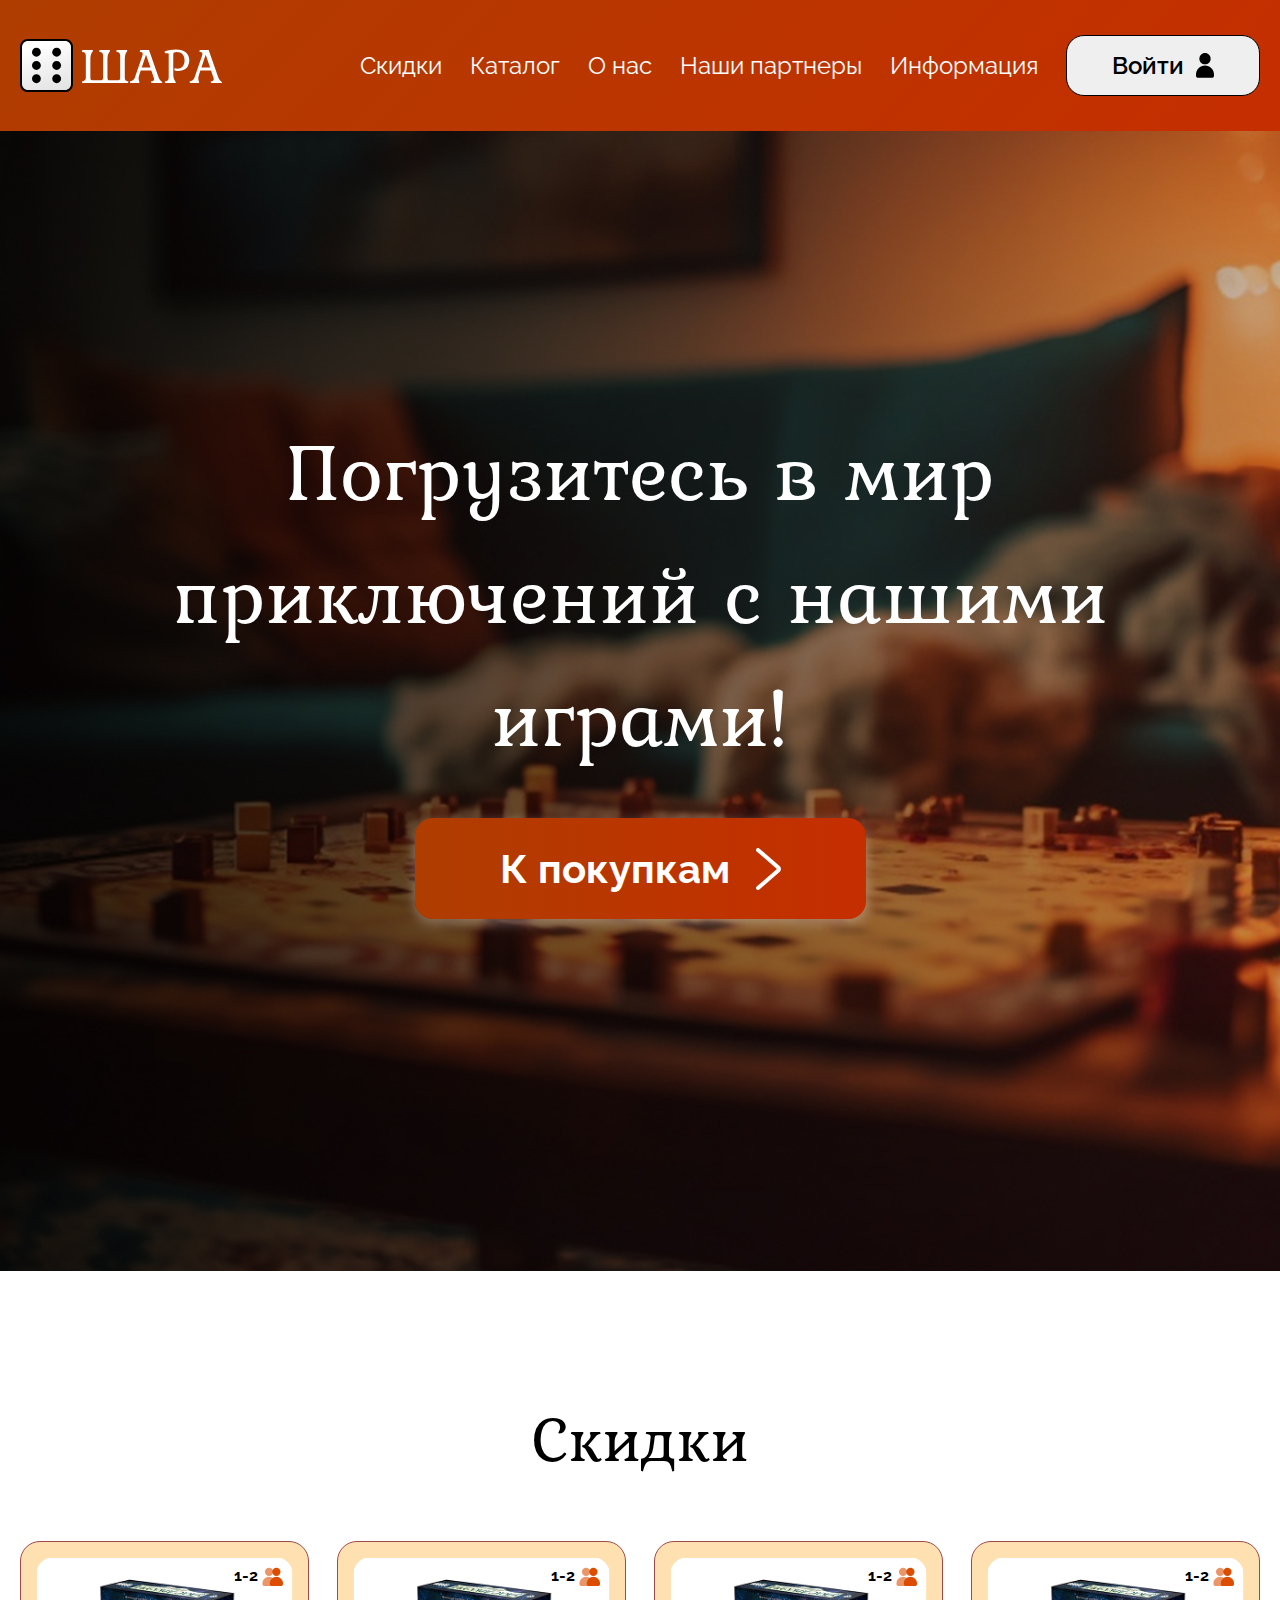
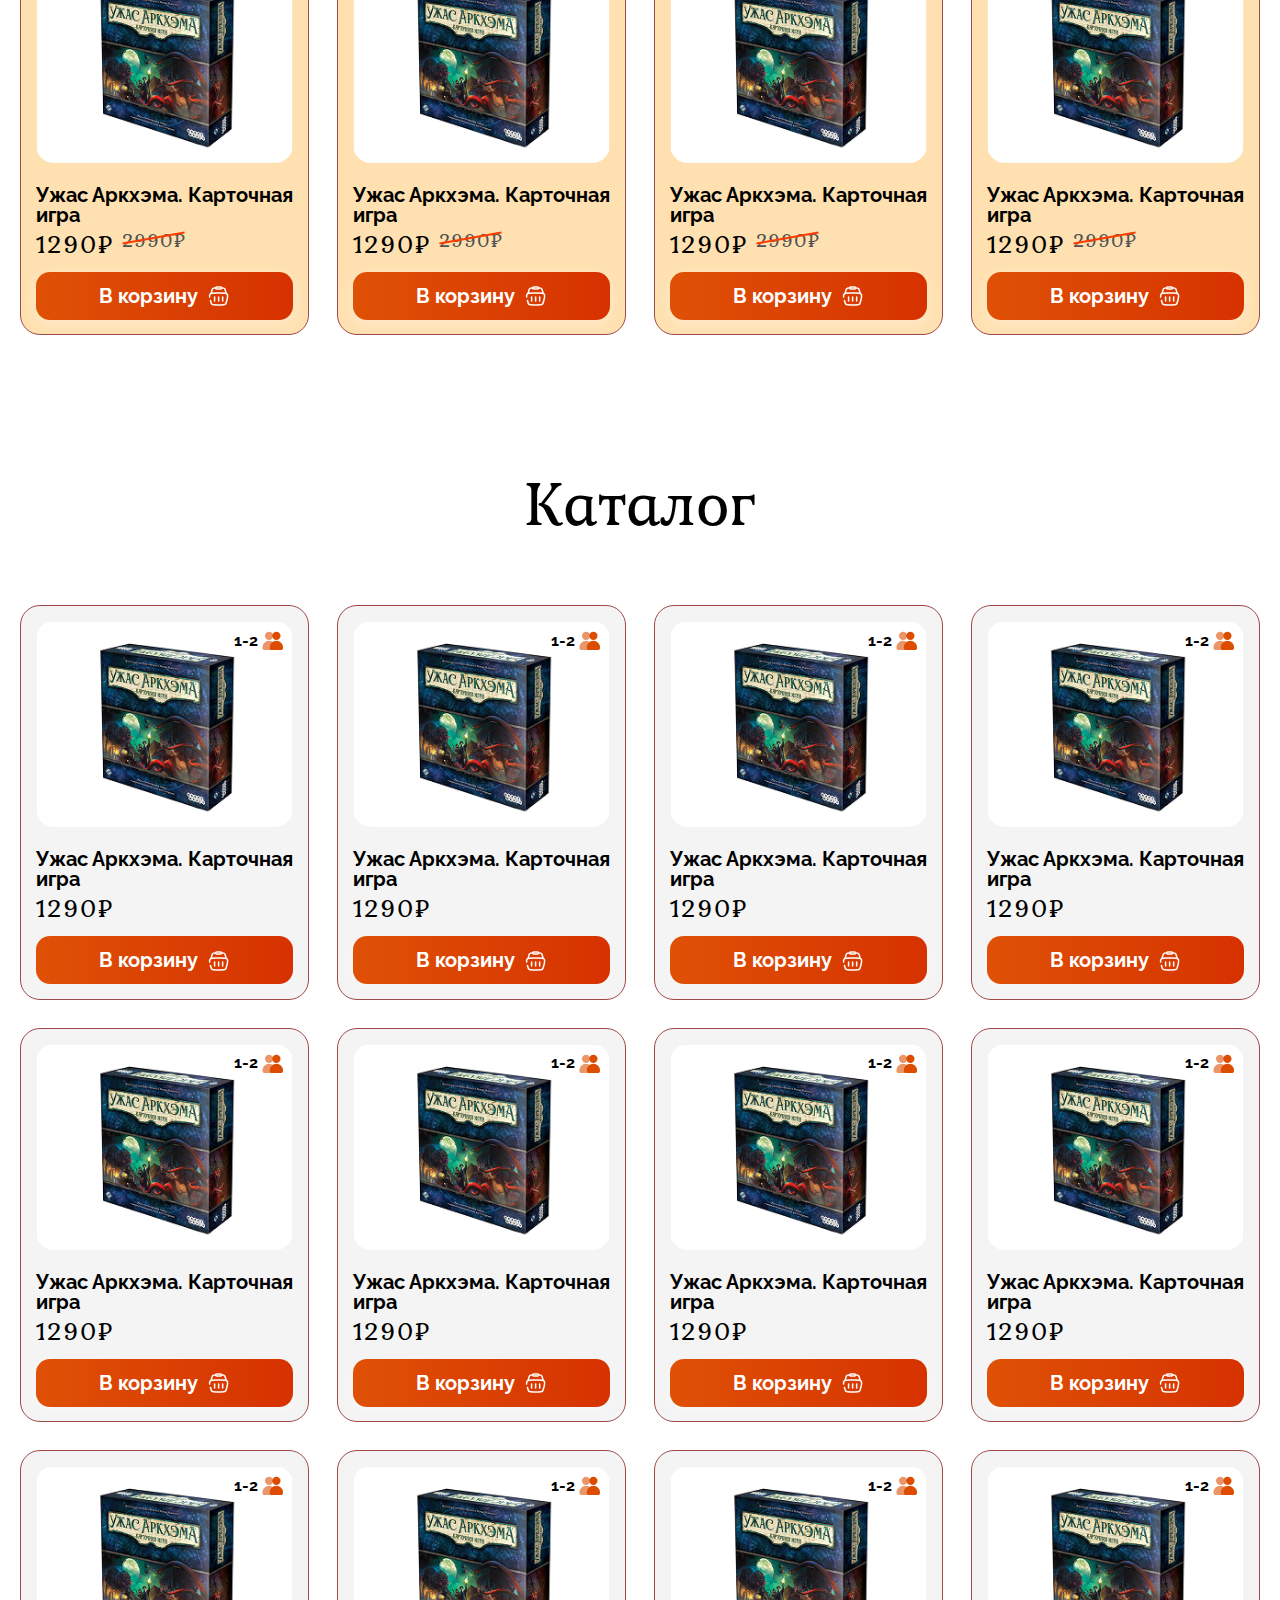
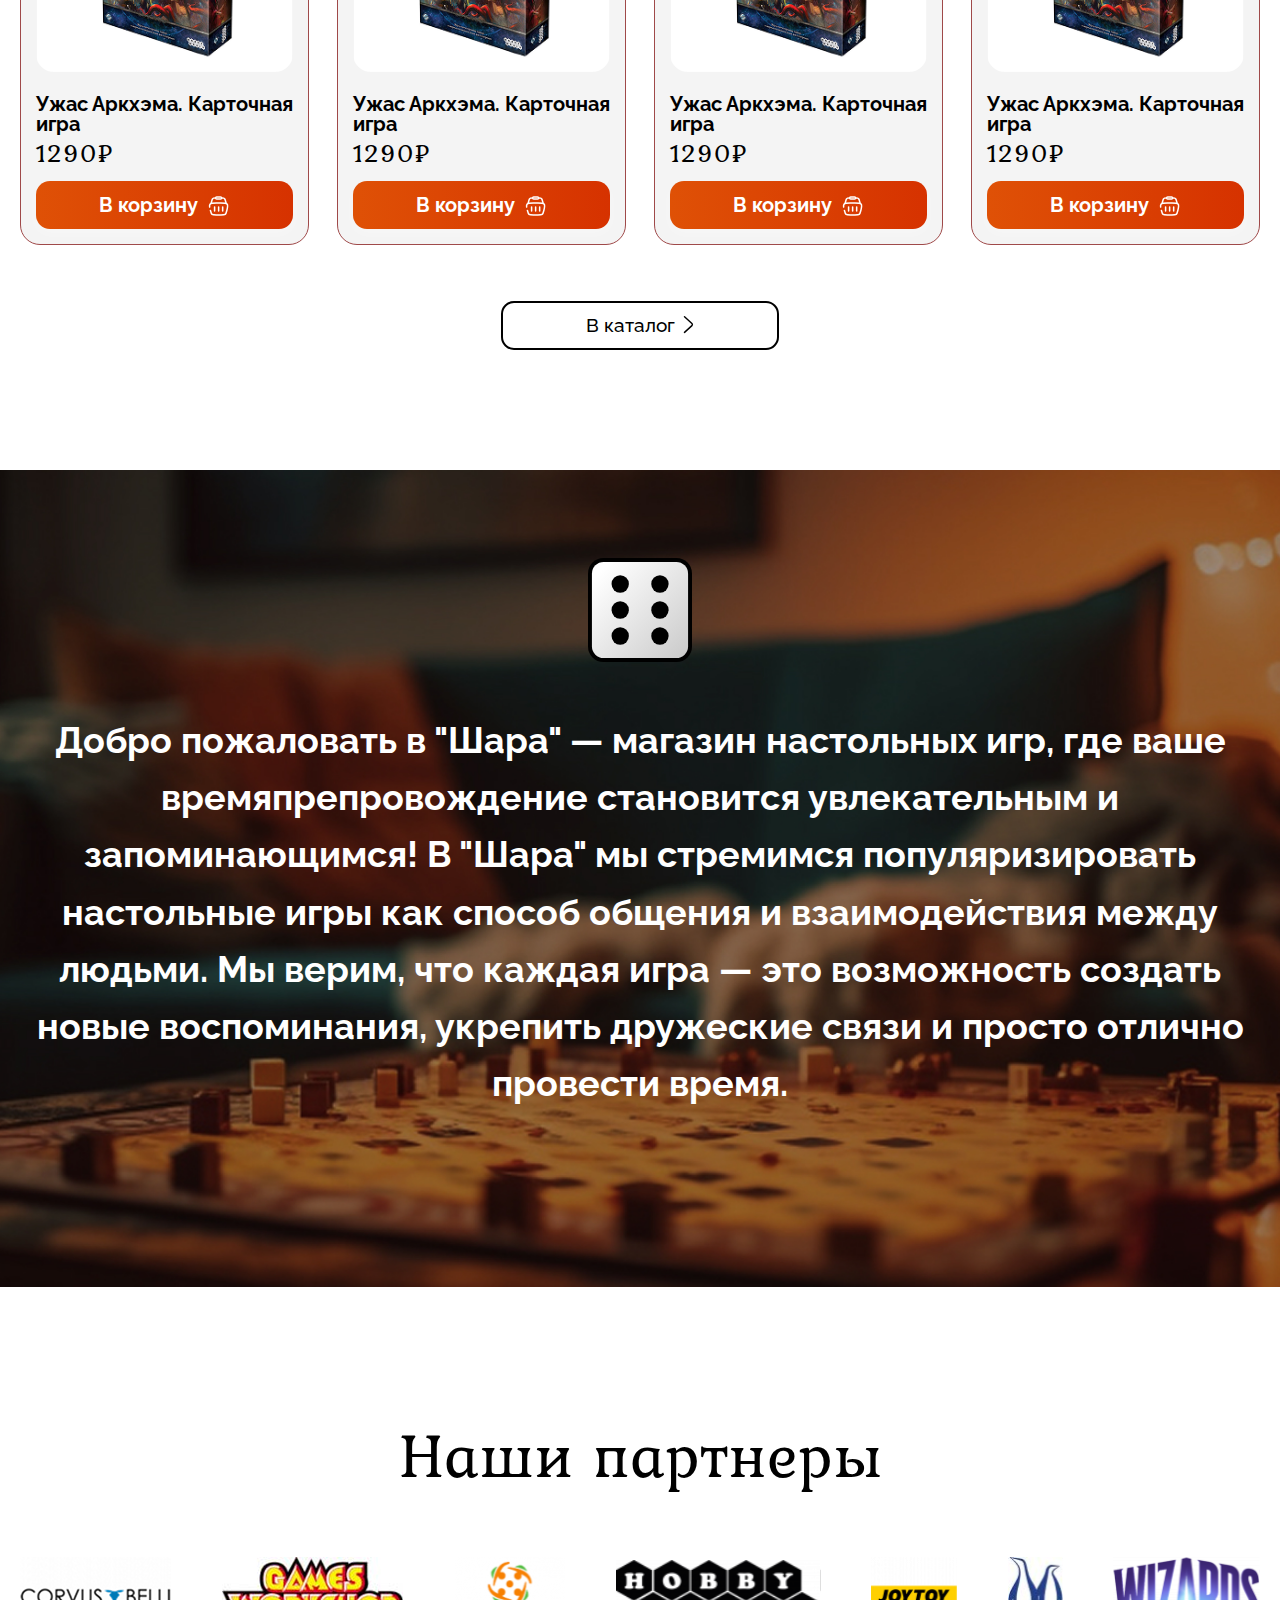
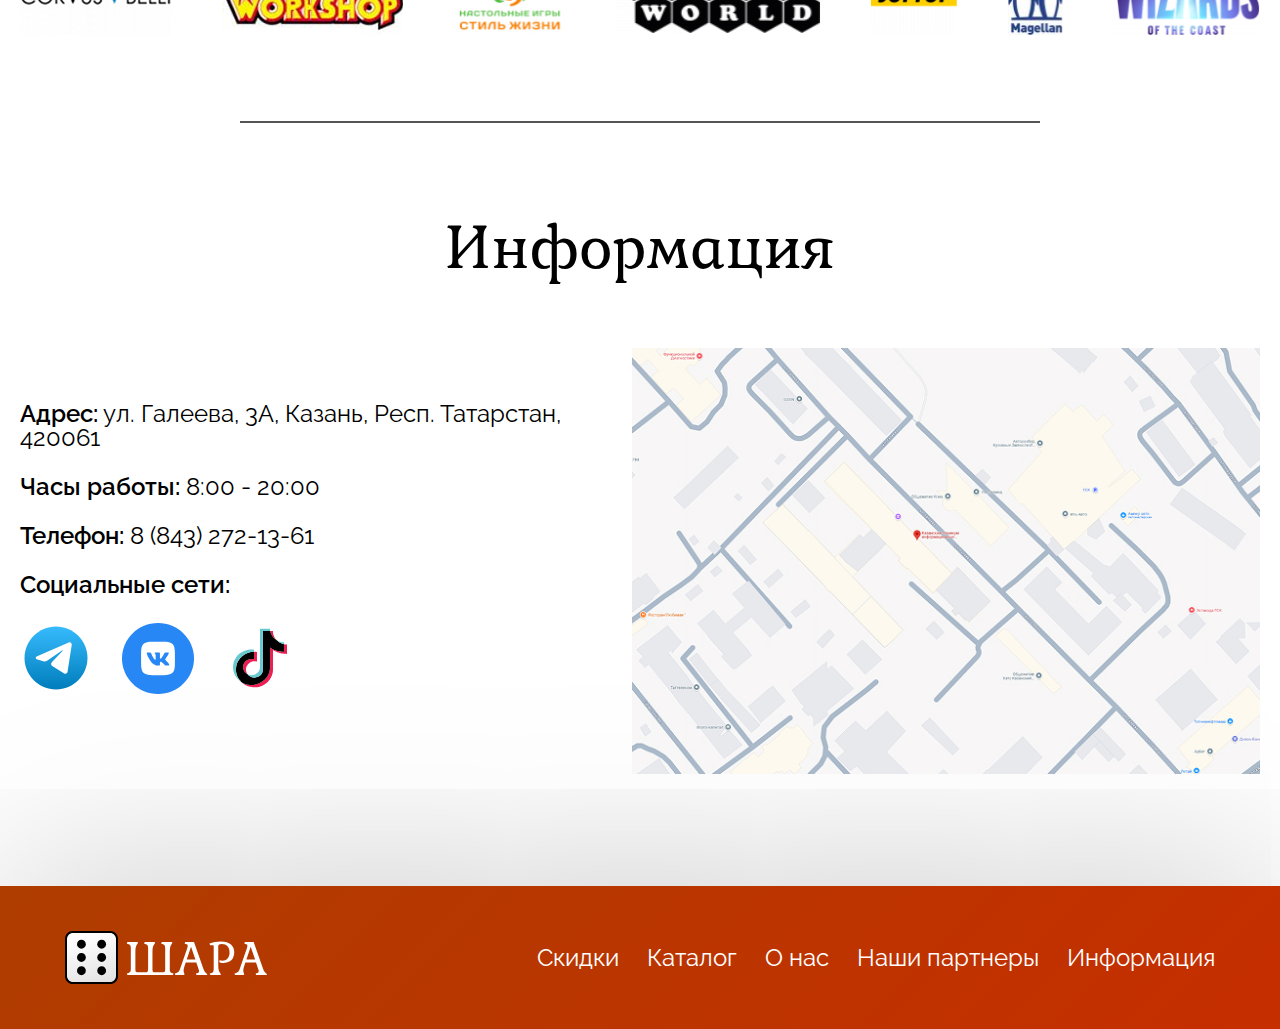
==== commit 0f045160: "first commit" ====
--- a/index.html
+++ b/index.html
@@ -12,7 +12,7 @@
             <a href="index.html" class="logo">
                 <img src="assets/img/logo.svg" alt="logo">
             </a>
-            <nav class="menu">
+            <nav class="menu header__menu">
                 <ul class="menu__list">
                     <li class="menu__item">
                         <a class="menu__link" href="index.html#sales">Скидки</a>
@@ -42,6 +42,10 @@
                     </button>
                 </ul>
             </nav>
+            <div class="burger">
+
+                <span></span>
+            </div>
         </div>
     </header>
     <div class="_modal" data-modal="modal-1">
--- a/assets/css/style.css
+++ b/assets/css/style.css
@@ -76,17 +76,18 @@
     font-weight: 400;
     font-size: 24px;
     color: #fff;
+    position: relative;
 }
 
 .container {
-    max-width: 1346px;
+    max-width: 1386px;
+    padding: 0 20px;
     margin: 0 auto;
 
 }
 
 
 .header {
-
     background: linear-gradient(135deg, #af3d00 0%, #c62e00 100%);
     padding: 35px 0;
 }
@@ -118,6 +119,91 @@
     font-weight: 600;
     font-size: 24px;
     color: #000;
+}
+.burger {
+    display: none;
+}
+.burger.active span::before {
+    transform: rotate(-45deg);
+    top: 0;
+    visibility: visible;
+}
+.burger.active span::after {
+    transform: rotate(45deg);
+    top: 0;
+    visibility: visible;
+}
+
+.burger.active span {
+    visibility: hidden;
+
+}
+
+.burger span::before {
+    content: '';
+    position: absolute;
+    top: -15px;
+    width: 100%;
+    height: 3px;
+    background: white;
+    transition: all .4s ease;
+}
+.burger span::after {
+    content: '';
+    position: absolute;
+    top: 15px;
+    width: 100%;
+    height: 3px;
+    background: white;
+    transition: all .4s ease;
+}
+
+@media (max-width: 980px) {
+    .header {
+        padding: 25px 0;
+    }
+    .logo img{
+        width: 200px;
+        position: relative;
+        z-index: 2;
+    }
+    .header__menu{
+        transition: all .3s ease;
+        position: absolute;
+        padding-top: 130px;
+        right: 0;
+        left: 0;
+        top: -100%;
+        background: #000;
+        background: linear-gradient(135deg, #af3d00 0%, #c62e00 100%);
+        z-index: 1;
+    }
+    .header__menu.active {
+        inset: 0 ;
+        position: absolute;
+        top: 0;
+    }
+    .menu__list {
+        flex-direction: column;
+        gap: 50px;
+    }
+    .burger {
+        position: relative;
+        z-index: 2;
+        display: flex;
+        flex-direction: column;
+        justify-content: center;
+        width: 42px;
+        height: 30px;
+    }
+    .burger span{
+        position: relative;
+        display: block;
+        width: 100%;
+        background: white;
+        height: 3px;
+        transform: scale(1);
+    }
 }
 
 
@@ -144,6 +230,8 @@
     line-height: 150%;
     stroke:black 1px;
 }
+
+
 .btn-origin {
     border-radius: 18px;
     padding: 27px 85px;
@@ -161,12 +249,35 @@
     color: #fff;
 }
 
+@media (max-width: 430px) {
+    .hero {
+        padding: 78px 0 52px;
+        margin-bottom: 50px;
+    }
+    .hero__title {
+        font-size: 35px;
+    }
+    .btn-origin {
+        border-radius: 18px;
+        padding: 17px 45px;
+        gap: 15px;
+        font-size: 24px;
+
+    }
+    .btn-origin svg{
+        width:15px;
+    }
+}
 
 
 .sales {
     margin-bottom: 120px;
 }
-
+@media (max-width: 430px) {
+    .sales {
+        margin-bottom: 50px;
+    }
+}
 .title {
     font-family: var(--second-family);
     font-weight: 400;
@@ -176,11 +287,33 @@
     line-height: 150%;
     margin-bottom: 54px;
 }
+@media (max-width: 430px) {
+    .title {
+        font-size: 44px;
+    }
+}
+
 .products {
 }
 .products__item {
     grid-column: 3 span;
 }
+
+@media (max-width: 980px) {
+    .products__item {
+        grid-column: 6 span;
+    }
+    .line {
+        max-width: 100%;
+    }
+}
+    
+@media (max-width: 430px) {
+    .products__item {
+        grid-column: 12 span;
+    }
+}
+    
 .psale .product {
     background: #ffe1b1;
 }
@@ -317,6 +450,13 @@
     max-width: 1316px;
     stroke: #000 20px;
 }
+@media (max-width: 980px) {
+    .about-us__decr {
+        max-width: 706px;
+        font-size: 26px;
+
+    }
+}
 
 .center {
     color: #000;
@@ -353,6 +493,14 @@
     justify-content: space-between;
 }
 
+@media (max-width: 980px) {
+    .patners__list {
+        flex-wrap: wrap;
+        justify-content: center;
+        gap: 50px;
+    }
+}
+
 .partnet {}
 
 .line {
@@ -376,6 +524,15 @@
     display: flex;
     justify-content: space-between;
 }
+@media (max-width: 430px) {
+    .faq__inner {
+        flex-wrap: wrap;
+        flex-direction: column;
+    } 
+    .faq__img img{
+        max-width: 100%;
+    }
+}
 
 .faq__info {
     display: flex;
@@ -403,6 +560,9 @@
 
 .faq__img {}
 
+.faq__img img{
+    max-width: 100%;
+}
 
 .footer {
     padding: 45px;
@@ -416,6 +576,15 @@
     display: flex;
     align-items: center;
     justify-content: space-between;
+}
+
+@media (max-width: 430px) {
+    .footer__container {
+        flex-direction: column;
+    }
+    .footer .menu {
+        margin-top: 50px;
+    }
 }
 
 .main {}
@@ -965,9 +1134,7 @@
     gap: 28px;
 }
 
-.products__item {
-    grid-column: 3 span;
-}
+
 
 .fc {
     margin-top: 72px;
